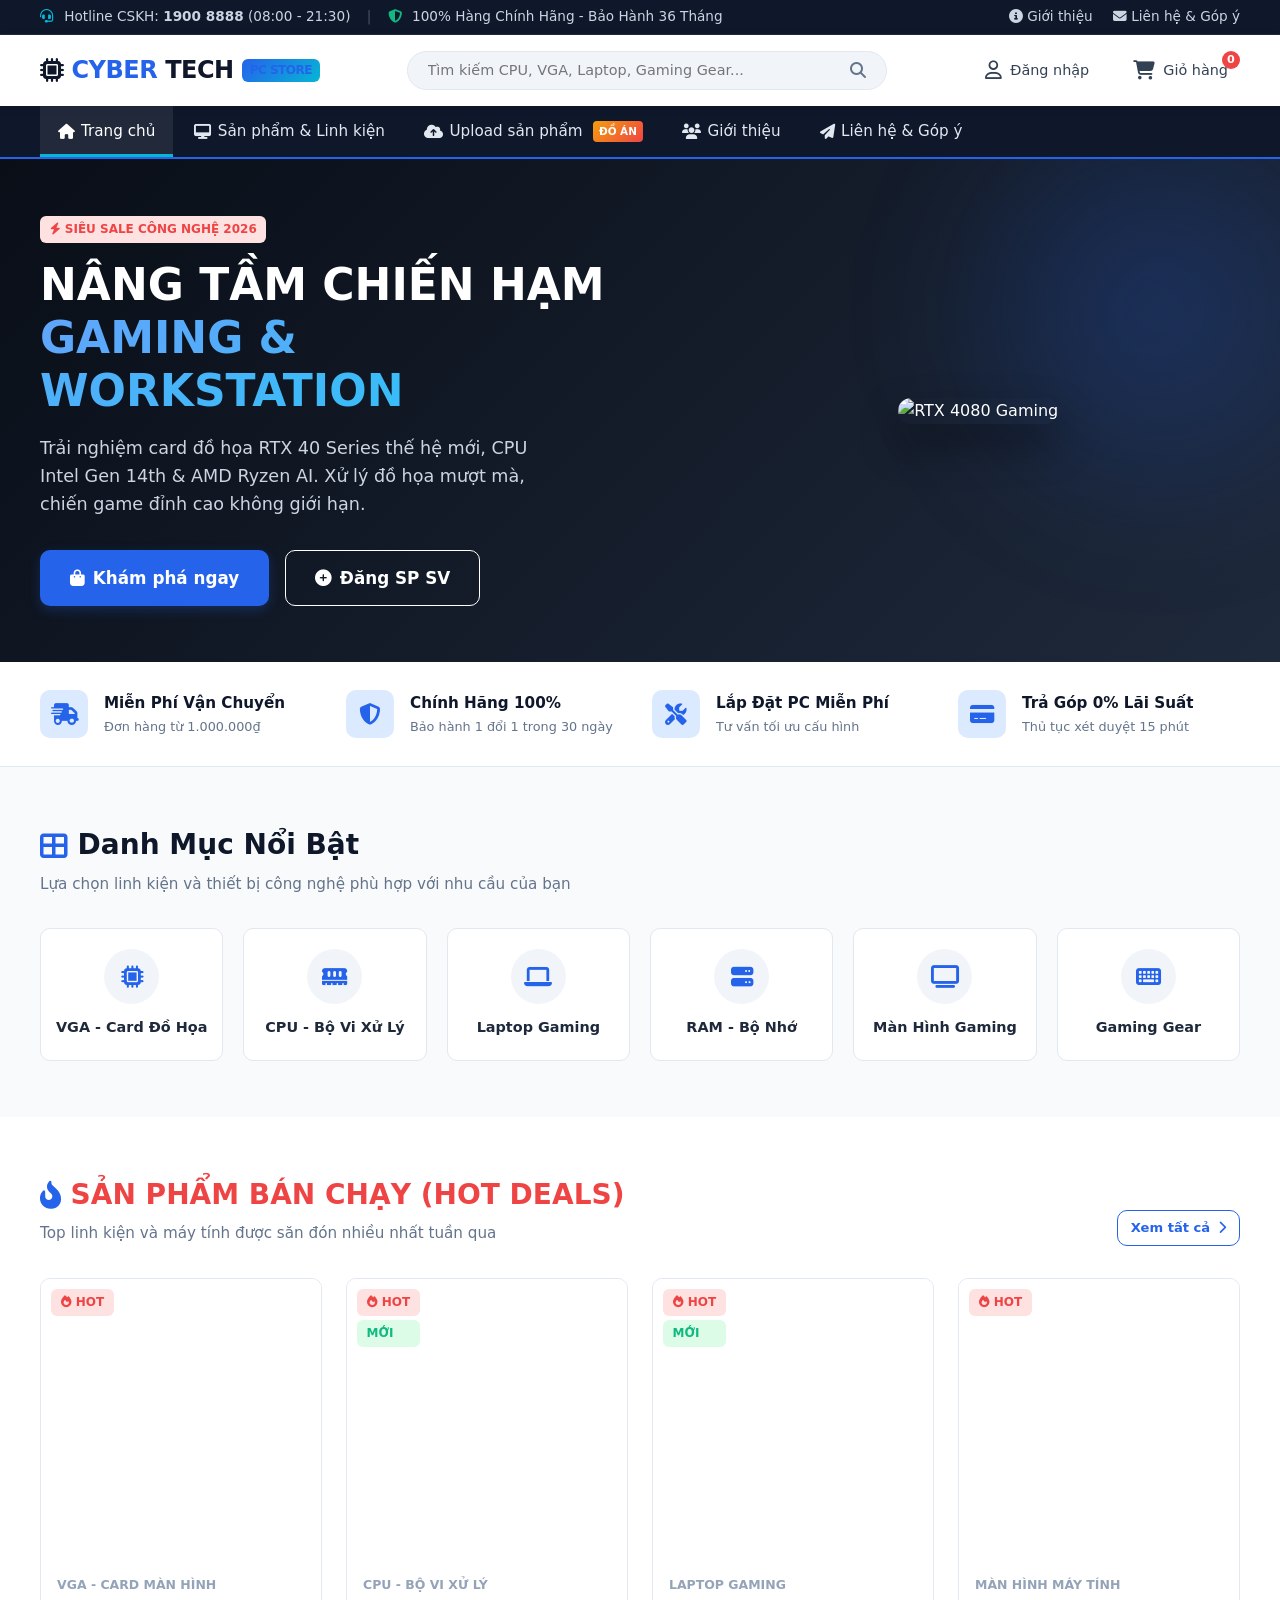
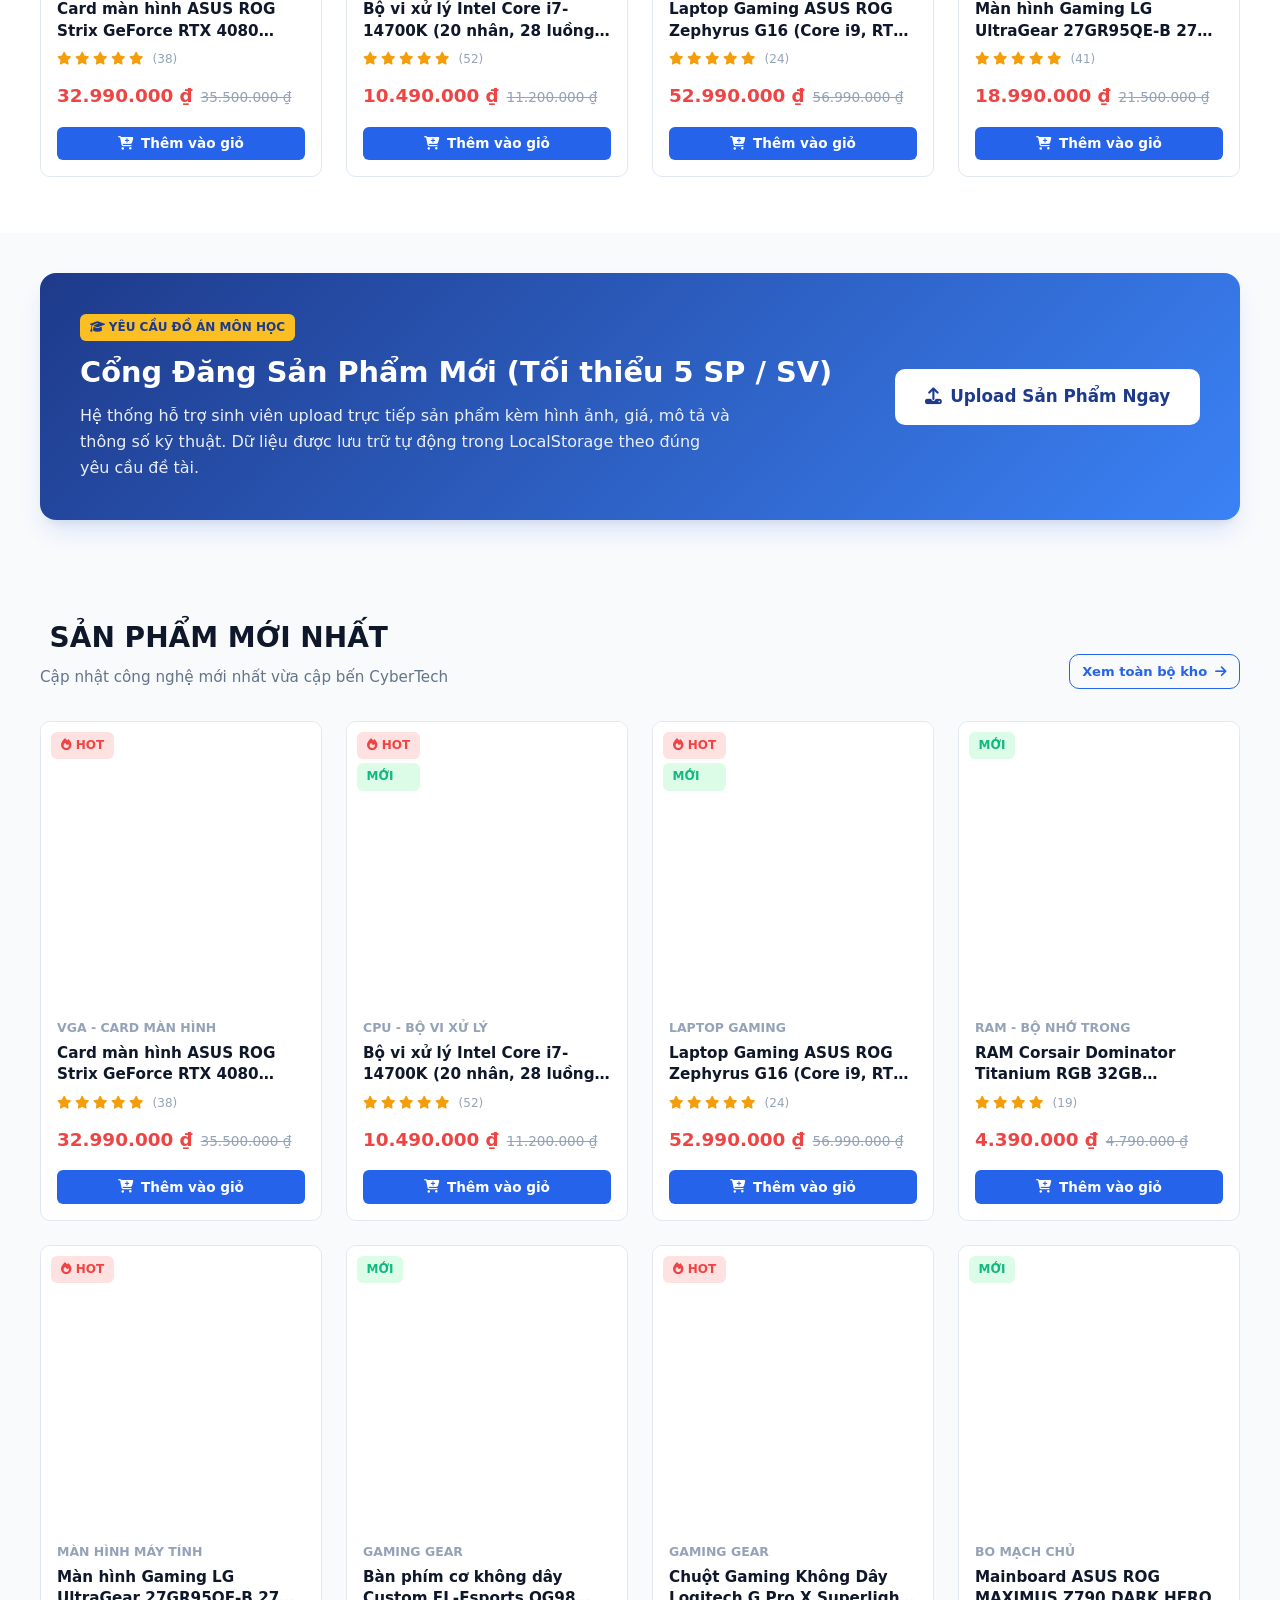
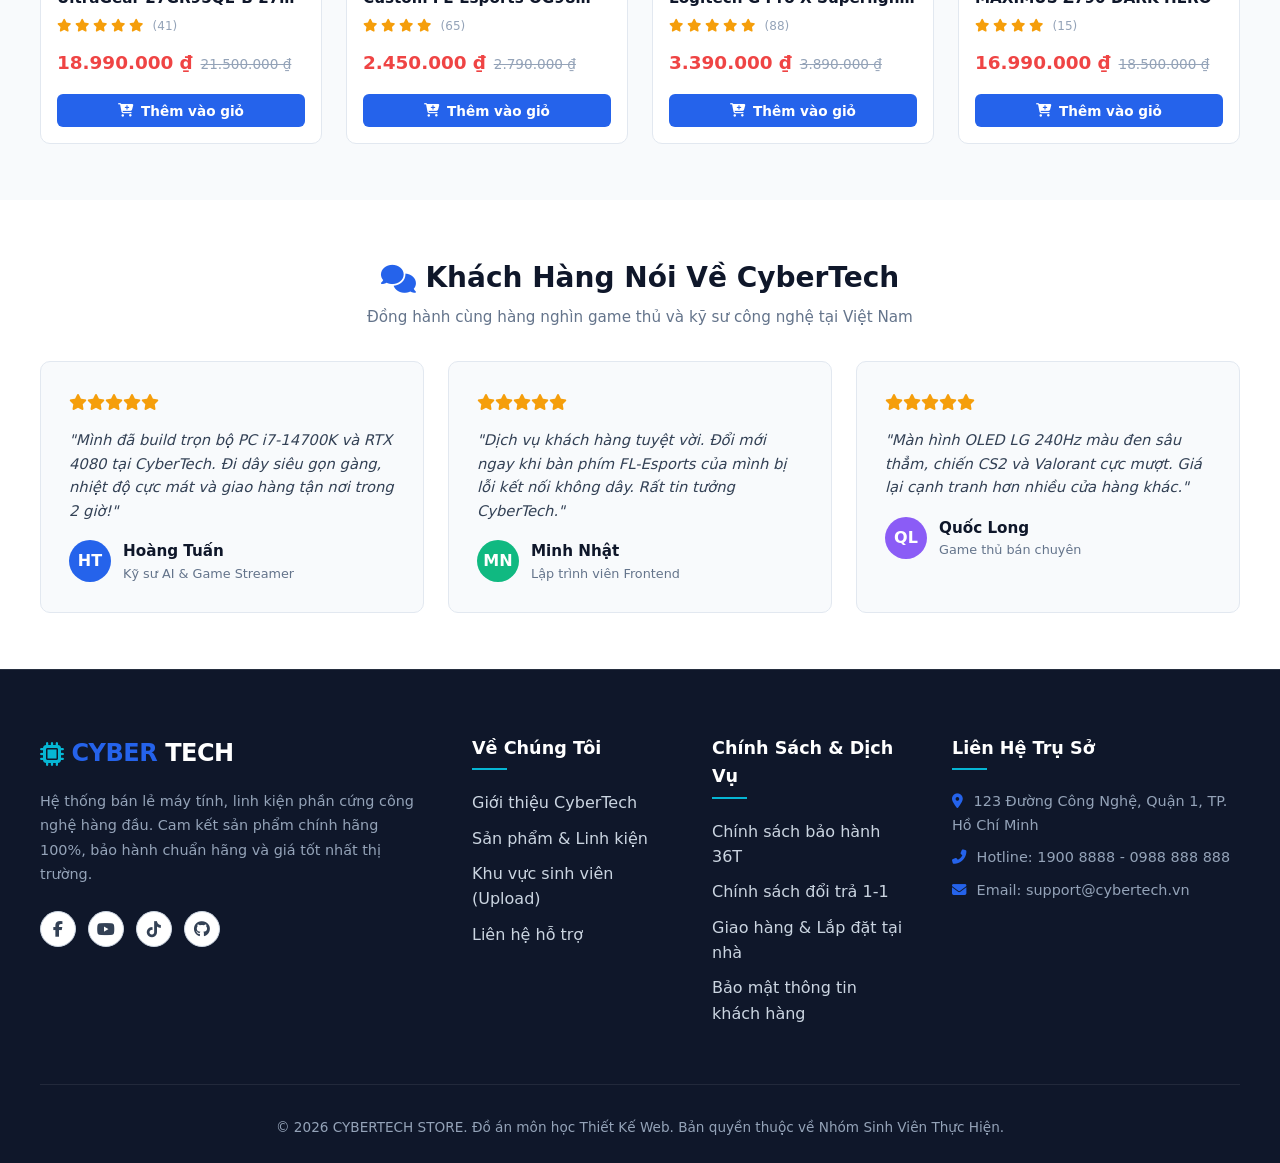
==== index.html @ a1e44205 "feat: Do an cuoi ky - Website thuong mai dien tu ban do cong nghe linh kien may tinh CyberTech" ====
<!DOCTYPE html>
<html lang="vi">
<head>
  <meta charset="UTF-8">
  <meta name="viewport" content="width=device-width, initial-scale=1.0">
  <title>CyberTech - Thế Giới Công Nghệ & Linh Kiện Máy Tính Cao Cấp</title>
  <!-- Google Fonts & FontAwesome -->
  <link rel="stylesheet" href="https://cdnjs.cloudflare.com/ajax/libs/font-awesome/6.4.0/css/all.min.css">
  <link rel="stylesheet" href="css/style.css">
  <link rel="stylesheet" href="css/responsive.css">
</head>
<body>

  <!-- TOP BAR -->
  <div class="top-bar">
    <div class="container">
      <div>
        <i class="fas fa-headset" style="color: var(--accent); margin-right: 6px;"></i> Hotline CSKH: <strong>1900 8888</strong> (08:00 - 21:30)
        <span style="margin: 0 12px; opacity: 0.3;">|</span>
        <i class="fas fa-shield-alt" style="color: var(--success); margin-right: 6px;"></i> 100% Hàng Chính Hãng - Bảo Hành 36 Tháng
      </div>
      <div class="top-bar-links">
        <a href="about.html"><i class="fas fa-info-circle"></i> Giới thiệu</a>
        <a href="contact.html"><i class="fas fa-envelope"></i> Liên hệ & Góp ý</a>
      </div>
    </div>
  </div>

  <!-- MAIN HEADER -->
  <header class="header">
    <div class="container">
      <div class="navbar">
        <button class="mobile-toggle" id="mobile-toggle" aria-label="Toggle menu">
          <i class="fas fa-bars"></i>
        </button>

        <a href="index.html" class="logo">
          <i class="fas fa-microchip"></i>
          <span>CYBER</span>TECH
          <span class="logo-badge">PC STORE</span>
        </a>

        <!-- Search Bar -->
        <div class="header-search">
          <form id="header-search-form">
            <input type="text" id="header-search-input" placeholder="Tìm kiếm CPU, VGA, Laptop, Gaming Gear...">
            <button type="submit"><i class="fas fa-search"></i></button>
          </form>
        </div>

        <!-- Action buttons -->
        <div class="header-actions">
          <div id="user-auth-slot">
            <a href="login.html" class="action-btn">
              <i class="far fa-user"></i>
              <span>Đăng nhập</span>
            </a>
          </div>

          <a href="cart.html" class="action-btn" title="Giỏ hàng">
            <i class="fas fa-shopping-cart"></i>
            <span>Giỏ hàng</span>
            <span class="cart-count">0</span>
          </a>
        </div>
      </div>
    </div>
  </header>

  <!-- NAVIGATION BAR -->
  <nav class="main-nav" id="main-nav">
    <div class="container">
      <ul class="nav-links">
        <li><a href="index.html" class="active"><i class="fas fa-home"></i> Trang chủ</a></li>
        <li><a href="products.html"><i class="fas fa-desktop"></i> Sản phẩm & Linh kiện</a></li>
        <li><a href="upload-product.html"><i class="fas fa-cloud-upload-alt"></i> Upload sản phẩm <span class="nav-upload-badge">Đồ Án</span></a></li>
        <li><a href="about.html"><i class="fas fa-users"></i> Giới thiệu</a></li>
        <li><a href="contact.html"><i class="fas fa-paper-plane"></i> Liên hệ & Góp ý</a></li>
      </ul>
    </div>
  </nav>

  <!-- HERO BANNER SLIDER -->
  <section class="hero-slider">
    <div class="container">
      <div class="hero-slide">
        <div class="hero-content">
          <span class="badge badge-hot" style="margin-bottom: 1rem;"><i class="fas fa-bolt"></i> SIÊU SALE CÔNG NGHỆ 2026</span>
          <h1>NÂNG TẦM CHIẾN HẠM <span>GAMING & WORKSTATION</span></h1>
          <p>Trải nghiệm card đồ họa RTX 40 Series thế hệ mới, CPU Intel Gen 14th & AMD Ryzen AI. Xử lý đồ họa mượt mà, chiến game đỉnh cao không giới hạn.</p>
          <div class="hero-actions">
            <a href="products.html" class="btn btn-primary btn-lg"><i class="fas fa-shopping-bag"></i> Khám phá ngay</a>
            <a href="upload-product.html" class="btn btn-outline btn-lg" style="color: #fff; border-color: #fff;"><i class="fas fa-plus-circle"></i> Đăng SP SV</a>
          </div>
        </div>
        <div class="hero-image-wrapper">
          <img src="https://images.unsplash.com/photo-1587202372775-e229f172b9d7?w=800&auto=format&fit=crop&q=80" alt="RTX 4080 Gaming" class="hero-img">
        </div>
      </div>
    </div>
  </section>

  <!-- PERKS / FEATURES BAR -->
  <section class="features-bar">
    <div class="container">
      <div class="features-grid">
        <div class="feature-box">
          <div class="feature-icon"><i class="fas fa-truck-fast"></i></div>
          <div class="feature-info">
            <h4>Miễn Phí Vận Chuyển</h4>
            <p>Đơn hàng từ 1.000.000₫</p>
          </div>
        </div>
        <div class="feature-box">
          <div class="feature-icon"><i class="fas fa-shield-halved"></i></div>
          <div class="feature-info">
            <h4>Chính Hãng 100%</h4>
            <p>Bảo hành 1 đổi 1 trong 30 ngày</p>
          </div>
        </div>
        <div class="feature-box">
          <div class="feature-icon"><i class="fas fa-tools"></i></div>
          <div class="feature-info">
            <h4>Lắp Đặt PC Miễn Phí</h4>
            <p>Tư vấn tối ưu cấu hình</p>
          </div>
        </div>
        <div class="feature-box">
          <div class="feature-icon"><i class="fas fa-credit-card"></i></div>
          <div class="feature-info">
            <h4>Trả Góp 0% Lãi Suất</h4>
            <p>Thủ tục xét duyệt 15 phút</p>
          </div>
        </div>
      </div>
    </div>
  </section>

  <!-- POPULAR CATEGORIES -->
  <section class="section">
    <div class="container">
      <div class="section-header">
        <div>
          <h2 class="section-title"><i class="fas fa-th-large"></i> Danh Mục Nổi Bật</h2>
          <p class="section-subtitle">Lựa chọn linh kiện và thiết bị công nghệ phù hợp với nhu cầu của bạn</p>
        </div>
      </div>

      <div class="category-grid">
        <a href="products.html?category=vga" class="category-card">
          <div class="category-icon"><i class="fas fa-microchip"></i></div>
          <span class="category-name">VGA - Card Đồ Họa</span>
        </a>
        <a href="products.html?category=cpu" class="category-card">
          <div class="category-icon"><i class="fas fa-memory"></i></div>
          <span class="category-name">CPU - Bộ Vi Xử Lý</span>
        </a>
        <a href="products.html?category=laptop" class="category-card">
          <div class="category-icon"><i class="fas fa-laptop"></i></div>
          <span class="category-name">Laptop Gaming</span>
        </a>
        <a href="products.html?category=ram" class="category-card">
          <div class="category-icon"><i class="fas fa-server"></i></div>
          <span class="category-name">RAM - Bộ Nhớ</span>
        </a>
        <a href="products.html?category=monitor" class="category-card">
          <div class="category-icon"><i class="fas fa-tv"></i></div>
          <span class="category-name">Màn Hình Gaming</span>
        </a>
        <a href="products.html?category=gear" class="category-card">
          <div class="category-icon"><i class="fas fa-keyboard"></i></div>
          <span class="category-name">Gaming Gear</span>
        </a>
      </div>
    </div>
  </section>

  <!-- FLASH SALE / HOT PRODUCTS -->
  <section class="section" style="background: #fff;">
    <div class="container">
      <div class="section-header">
        <div>
          <h2 class="section-title" style="color: var(--danger);"><i class="fas fa-fire-flame-curved"></i> SẢN PHẨM BÁN CHẠY (HOT DEALS)</h2>
          <p class="section-subtitle">Top linh kiện và máy tính được săn đón nhiều nhất tuần qua</p>
        </div>
        <a href="products.html" class="btn btn-outline btn-sm">Xem tất cả <i class="fas fa-chevron-right"></i></a>
      </div>

      <div class="product-grid" id="hot-products-grid">
        <!-- Rendered by JS -->
      </div>
    </div>
  </section>

  <!-- UPLOAD BANNER FOR STUDENTS -->
  <section class="section" style="padding: 2.5rem 0;">
    <div class="container">
      <div style="background: linear-gradient(135deg, #1e3a8a 0%, #3b82f6 100%); border-radius: var(--radius-lg); padding: 2.5rem; color: #fff; display: flex; justify-content: space-between; align-items: center; flex-wrap: wrap; gap: 1.5rem; box-shadow: var(--card-shadow-hover);">
        <div>
          <span class="badge" style="background: #fbbf24; color: #1e3a8a; margin-bottom: 0.5rem;"><i class="fas fa-graduation-cap"></i> YÊU CẦU ĐỒ ÁN MÔN HỌC</span>
          <h2 style="font-size: 1.8rem; font-weight: 800; margin-bottom: 0.5rem;">Cổng Đăng Sản Phẩm Mới (Tối thiểu 5 SP / SV)</h2>
          <p style="opacity: 0.9; max-width: 650px;">Hệ thống hỗ trợ sinh viên upload trực tiếp sản phẩm kèm hình ảnh, giá, mô tả và thông số kỹ thuật. Dữ liệu được lưu trữ tự động trong LocalStorage theo đúng yêu cầu đề tài.</p>
        </div>
        <a href="upload-product.html" class="btn btn-secondary btn-lg" style="background: #fff; color: #1e3a8a; font-weight: 700;">
          <i class="fas fa-upload"></i> Upload Sản Phẩm Ngay
        </a>
      </div>
    </div>
  </section>

  <!-- LATEST PRODUCTS -->
  <section class="section">
    <div class="container">
      <div class="section-header">
        <div>
          <h2 class="section-title"><i class="fas fa-sparkles"></i> SẢN PHẨM MỚI NHẤT</h2>
          <p class="section-subtitle">Cập nhật công nghệ mới nhất vừa cập bến CyberTech</p>
        </div>
        <a href="products.html" class="btn btn-outline btn-sm">Xem toàn bộ kho <i class="fas fa-arrow-right"></i></a>
      </div>

      <div class="product-grid" id="latest-products-grid">
        <!-- Rendered by JS -->
      </div>
    </div>
  </section>

  <!-- TESTIMONIALS -->
  <section class="section" style="background: #fff;">
    <div class="container">
      <div class="section-header" style="text-align: center; display: block;">
        <h2 class="section-title" style="justify-content: center;"><i class="fas fa-comments"></i> Khách Hàng Nói Về CyberTech</h2>
        <p class="section-subtitle">Đồng hành cùng hàng nghìn game thủ và kỹ sư công nghệ tại Việt Nam</p>
      </div>

      <div style="display: grid; grid-template-columns: repeat(3, 1fr); gap: 1.5rem; margin-top: 2rem;">
        <div style="background: var(--gray-50); padding: 1.75rem; border-radius: var(--radius-md); border: 1px solid var(--gray-200);">
          <div style="color: var(--warning); margin-bottom: 0.75rem;">
            <i class="fas fa-star"></i><i class="fas fa-star"></i><i class="fas fa-star"></i><i class="fas fa-star"></i><i class="fas fa-star"></i>
          </div>
          <p style="font-style: italic; color: var(--gray-700); margin-bottom: 1rem; font-size: 0.92rem;">
            "Mình đã build trọn bộ PC i7-14700K và RTX 4080 tại CyberTech. Đi dây siêu gọn gàng, nhiệt độ cực mát và giao hàng tận nơi trong 2 giờ!"
          </p>
          <div style="display: flex; align-items: center; gap: 0.75rem;">
            <div style="width: 42px; height: 42px; border-radius: 50%; background: var(--primary); color: #fff; display: flex; align-items: center; justify-content: center; font-weight: bold;">HT</div>
            <div>
              <strong style="font-size: 0.95rem; color: var(--gray-900);">Hoàng Tuấn</strong>
              <div style="font-size: 0.8rem; color: var(--gray-500);">Kỹ sư AI & Game Streamer</div>
            </div>
          </div>
        </div>

        <div style="background: var(--gray-50); padding: 1.75rem; border-radius: var(--radius-md); border: 1px solid var(--gray-200);">
          <div style="color: var(--warning); margin-bottom: 0.75rem;">
            <i class="fas fa-star"></i><i class="fas fa-star"></i><i class="fas fa-star"></i><i class="fas fa-star"></i><i class="fas fa-star"></i>
          </div>
          <p style="font-style: italic; color: var(--gray-700); margin-bottom: 1rem; font-size: 0.92rem;">
            "Dịch vụ khách hàng tuyệt vời. Đổi mới ngay khi bàn phím FL-Esports của mình bị lỗi kết nối không dây. Rất tin tưởng CyberTech."
          </p>
          <div style="display: flex; align-items: center; gap: 0.75rem;">
            <div style="width: 42px; height: 42px; border-radius: 50%; background: #10b981; color: #fff; display: flex; align-items: center; justify-content: center; font-weight: bold;">MN</div>
            <div>
              <strong style="font-size: 0.95rem; color: var(--gray-900);">Minh Nhật</strong>
              <div style="font-size: 0.8rem; color: var(--gray-500);">Lập trình viên Frontend</div>
            </div>
          </div>
        </div>

        <div style="background: var(--gray-50); padding: 1.75rem; border-radius: var(--radius-md); border: 1px solid var(--gray-200);">
          <div style="color: var(--warning); margin-bottom: 0.75rem;">
            <i class="fas fa-star"></i><i class="fas fa-star"></i><i class="fas fa-star"></i><i class="fas fa-star"></i><i class="fas fa-star"></i>
          </div>
          <p style="font-style: italic; color: var(--gray-700); margin-bottom: 1rem; font-size: 0.92rem;">
            "Màn hình OLED LG 240Hz màu đen sâu thẳm, chiến CS2 và Valorant cực mượt. Giá lại cạnh tranh hơn nhiều cửa hàng khác."
          </p>
          <div style="display: flex; align-items: center; gap: 0.75rem;">
            <div style="width: 42px; height: 42px; border-radius: 50%; background: #8b5cf6; color: #fff; display: flex; align-items: center; justify-content: center; font-weight: bold;">QL</div>
            <div>
              <strong style="font-size: 0.95rem; color: var(--gray-900);">Quốc Long</strong>
              <div style="font-size: 0.8rem; color: var(--gray-500);">Game thủ bán chuyên</div>
            </div>
          </div>
        </div>
      </div>
    </div>
  </section>

  <!-- FOOTER -->
  <footer class="footer">
    <div class="container">
      <div class="footer-grid">
        <div class="footer-col">
          <a href="index.html" class="logo" style="color: #fff; margin-bottom: 1rem; display: inline-flex;">
            <i class="fas fa-microchip" style="color: var(--accent);"></i>
            <span>CYBER</span>TECH
          </a>
          <p style="color: var(--gray-400); font-size: 0.9rem; line-height: 1.7; margin-bottom: 1.5rem;">
            Hệ thống bán lẻ máy tính, linh kiện phần cứng công nghệ hàng đầu. Cam kết sản phẩm chính hãng 100%, bảo hành chuẩn hãng và giá tốt nhất thị trường.
          </p>
          <div style="display: flex; gap: 0.75rem;">
            <a href="#" class="quick-action-btn"><i class="fab fa-facebook-f"></i></a>
            <a href="#" class="quick-action-btn"><i class="fab fa-youtube"></i></a>
            <a href="#" class="quick-action-btn"><i class="fab fa-tiktok"></i></a>
            <a href="#" class="quick-action-btn"><i class="fab fa-github"></i></a>
          </div>
        </div>

        <div class="footer-col">
          <h3>Về Chúng Tôi</h3>
          <ul class="footer-links">
            <li><a href="about.html">Giới thiệu CyberTech</a></li>
            <li><a href="products.html">Sản phẩm & Linh kiện</a></li>
            <li><a href="upload-product.html">Khu vực sinh viên (Upload)</a></li>
            <li><a href="contact.html">Liên hệ hỗ trợ</a></li>
          </ul>
        </div>

        <div class="footer-col">
          <h3>Chính Sách & Dịch Vụ</h3>
          <ul class="footer-links">
            <li><a href="#">Chính sách bảo hành 36T</a></li>
            <li><a href="#">Chính sách đổi trả 1-1</a></li>
            <li><a href="#">Giao hàng & Lắp đặt tại nhà</a></li>
            <li><a href="#">Bảo mật thông tin khách hàng</a></li>
          </ul>
        </div>

        <div class="footer-col">
          <h3>Liên Hệ Trụ Sở</h3>
          <p style="color: var(--gray-400); font-size: 0.9rem; margin-bottom: 0.6rem;">
            <i class="fas fa-map-marker-alt" style="color: var(--primary); margin-right: 6px;"></i> 123 Đường Công Nghệ, Quận 1, TP. Hồ Chí Minh
          </p>
          <p style="color: var(--gray-400); font-size: 0.9rem; margin-bottom: 0.6rem;">
            <i class="fas fa-phone-alt" style="color: var(--primary); margin-right: 6px;"></i> Hotline: 1900 8888 - 0988 888 888
          </p>
          <p style="color: var(--gray-400); font-size: 0.9rem; margin-bottom: 1rem;">
            <i class="fas fa-envelope" style="color: var(--primary); margin-right: 6px;"></i> Email: support@cybertech.vn
          </p>
        </div>
      </div>

      <div class="footer-bottom">
        <p>&copy; 2026 CYBERTECH STORE. Đồ án môn học Thiết Kế Web. Bản quyền thuộc về Nhóm Sinh Viên Thực Hiện.</p>
      </div>
    </div>
  </footer>

  <!-- Scripts -->
  <script src="js/products-data.js"></script>
  <script src="js/main.js"></script>
  <script>
    // Home Page specific render
    document.addEventListener('DOMContentLoaded', () => {
      const products = getStoredProducts();
      
      // Render Hot Products (isHot = true or top 4)
      const hotGrid = document.getElementById('hot-products-grid');
      if (hotGrid) {
        const hotProducts = products.filter(p => p.isHot).slice(0, 4);
        hotGrid.innerHTML = hotProducts.map(createProductCardHTML).join('');
      }

      // Render Latest Products (top 4 or 8)
      const latestGrid = document.getElementById('latest-products-grid');
      if (latestGrid) {
        const latestProducts = products.slice(0, 8);
        latestGrid.innerHTML = latestProducts.map(createProductCardHTML).join('');
      }
    });
  </script>
</body>
</html>
---- css/style.css ----
/* ==========================================================================
   CYBERTECH STORE - MAIN STYLESHEET
   Style CSS: Toàn bộ style cho website thương mại điện tử công nghệ
   ========================================================================== */

:root {
  --primary: #2563eb;
  --primary-hover: #1d4ed8;
  --primary-light: #dbeafe;
  --secondary: #0f172a;
  --accent: #06b6d4;
  --accent-glow: rgba(6, 182, 212, 0.4);
  --success: #10b981;
  --warning: #f59e0b;
  --danger: #ef4444;
  --gray-50: #f8fafc;
  --gray-100: #f1f5f9;
  --gray-200: #e2e8f0;
  --gray-300: #cbd5e1;
  --gray-400: #94a3b8;
  --gray-500: #64748b;
  --gray-600: #475569;
  --gray-700: #334155;
  --gray-800: #1e293b;
  --gray-900: #0f172a;
  --white: #ffffff;
  --card-shadow: 0 4px 6px -1px rgba(0, 0, 0, 0.07), 0 2px 4px -2px rgba(0, 0, 0, 0.05);
  --card-shadow-hover: 0 14px 25px -5px rgba(37, 99, 235, 0.15), 0 8px 10px -6px rgba(0, 0, 0, 0.08);
  --transition: all 0.3s cubic-bezier(0.4, 0, 0.2, 1);
  --radius-sm: 6px;
  --radius-md: 10px;
  --radius-lg: 16px;
  --radius-full: 9999px;
  --container-max: 1240px;
}

* {
  margin: 0;
  padding: 0;
  box-sizing: border-box;
}

body {
  font-family: 'Segoe UI', system-ui, -apple-system, BlinkMacSystemFont, Roboto, sans-serif;
  color: var(--gray-800);
  background-color: #f8fafc;
  line-height: 1.6;
  min-height: 100vh;
  display: flex;
  flex-direction: column;
}

a {
  text-decoration: none;
  color: inherit;
  transition: var(--transition);
}

ul {
  list-style: none;
}

img {
  max-width: 100%;
  height: auto;
  display: block;
}

button, input, select, textarea {
  font-family: inherit;
  font-size: inherit;
  outline: none;
  border: none;
}

.container {
  width: 100%;
  max-width: var(--container-max);
  margin: 0 auto;
  padding: 0 1.25rem;
}

/* ==========================================================================
   TOP BAR & HEADER
   ========================================================================== */
.top-bar {
  background: var(--secondary);
  color: var(--gray-300);
  font-size: 0.85rem;
  padding: 6px 0;
  border-bottom: 1px solid rgba(255, 255, 255, 0.08);
}

.top-bar .container {
  display: flex;
  justify-content: space-between;
  align-items: center;
}

.top-bar-links a {
  margin-left: 1rem;
  color: var(--gray-300);
}
.top-bar-links a:hover {
  color: var(--accent);
}

.header {
  background: var(--white);
  box-shadow: 0 2px 10px rgba(0, 0, 0, 0.05);
  position: sticky;
  top: 0;
  z-index: 1000;
  transition: var(--transition);
}

.navbar {
  display: flex;
  align-items: center;
  justify-content: space-between;
  padding: 1rem 0;
  gap: 1.5rem;
}

.logo {
  display: flex;
  align-items: center;
  gap: 0.5rem;
  font-size: 1.5rem;
  font-weight: 800;
  color: var(--secondary);
  letter-spacing: -0.5px;
}

.logo span {
  color: var(--primary);
}

.logo-badge {
  background: linear-gradient(135deg, var(--primary), var(--accent));
  color: var(--white);
  padding: 2px 8px;
  border-radius: var(--radius-sm);
  font-size: 0.75rem;
  font-weight: 700;
  text-transform: uppercase;
}

/* Header Search */
.header-search {
  flex: 1;
  max-width: 480px;
  position: relative;
}

.header-search form {
  display: flex;
  align-items: center;
  background: var(--gray-100);
  border: 1px solid var(--gray-200);
  border-radius: var(--radius-full);
  overflow: hidden;
  transition: var(--transition);
}

.header-search form:focus-within {
  border-color: var(--primary);
  box-shadow: 0 0 0 3px rgba(37, 99, 235, 0.15);
  background: var(--white);
}

.header-search input {
  width: 100%;
  padding: 0.65rem 1.25rem;
  background: transparent;
  color: var(--gray-800);
  font-size: 0.9rem;
}

.header-search button {
  background: transparent;
  color: var(--gray-500);
  padding: 0 1.2rem;
  cursor: pointer;
  transition: var(--transition);
}

.header-search button:hover {
  color: var(--primary);
}

/* Header Actions */
.header-actions {
  display: flex;
  align-items: center;
  gap: 1.25rem;
}

.action-btn {
  display: flex;
  align-items: center;
  gap: 0.5rem;
  color: var(--gray-700);
  position: relative;
  font-size: 0.9rem;
  font-weight: 500;
  padding: 0.5rem 0.75rem;
  border-radius: var(--radius-md);
  transition: var(--transition);
}

.action-btn:hover {
  background: var(--gray-100);
  color: var(--primary);
}

.action-btn i {
  font-size: 1.2rem;
}

.cart-count {
  position: absolute;
  top: 0px;
  right: 0px;
  background: var(--danger);
  color: var(--white);
  font-size: 0.7rem;
  font-weight: 700;
  width: 18px;
  height: 18px;
  border-radius: var(--radius-full);
  display: flex;
  align-items: center;
  justify-content: center;
}

/* Main Navigation Menu */
.main-nav {
  background: var(--secondary);
  border-bottom: 2px solid var(--primary);
}

.nav-links {
  display: flex;
  align-items: center;
  gap: 0.25rem;
}

.nav-links li a {
  display: flex;
  align-items: center;
  gap: 0.4rem;
  padding: 0.85rem 1.1rem;
  color: var(--gray-200);
  font-weight: 500;
  font-size: 0.95rem;
  transition: var(--transition);
  position: relative;
}

.nav-links li a:hover,
.nav-links li a.active {
  color: var(--white);
  background: rgba(255, 255, 255, 0.08);
}

.nav-links li a.active::after {
  content: '';
  position: absolute;
  bottom: 0;
  left: 0;
  width: 100%;
  height: 3px;
  background: var(--accent);
}

.nav-upload-badge {
  background: linear-gradient(135deg, #f59e0b, #ef4444);
  color: var(--white);
  font-size: 0.65rem;
  padding: 2px 6px;
  border-radius: 4px;
  font-weight: 700;
  margin-left: 4px;
  text-transform: uppercase;
  animation: pulse-slow 2s infinite;
}

.mobile-toggle {
  display: none;
  font-size: 1.5rem;
  background: none;
  color: var(--gray-800);
  cursor: pointer;
}

/* ==========================================================================
   BUTTONS & BADGES
   ========================================================================== */
.btn {
  display: inline-flex;
  align-items: center;
  justify-content: center;
  gap: 0.5rem;
  padding: 0.65rem 1.35rem;
  font-weight: 600;
  font-size: 0.92rem;
  border-radius: var(--radius-md);
  cursor: pointer;
  transition: var(--transition);
  border: 1px solid transparent;
}

.btn-primary {
  background: var(--primary);
  color: var(--white);
  box-shadow: 0 4px 12px rgba(37, 99, 235, 0.25);
}
.btn-primary:hover {
  background: var(--primary-hover);
  transform: translateY(-2px);
  box-shadow: 0 6px 16px rgba(37, 99, 235, 0.35);
}

.btn-outline {
  background: transparent;
  border-color: var(--primary);
  color: var(--primary);
}
.btn-outline:hover {
  background: var(--primary-light);
}

.btn-secondary {
  background: var(--secondary);
  color: var(--white);
}
.btn-secondary:hover {
  background: var(--gray-700);
}

.btn-danger {
  background: var(--danger);
  color: var(--white);
}
.btn-danger:hover {
  background: #dc2626;
}

.btn-success {
  background: var(--success);
  color: var(--white);
}

.btn-sm {
  padding: 0.4rem 0.8rem;
  font-size: 0.82rem;
}

.btn-lg {
  padding: 0.85rem 1.8rem;
  font-size: 1.05rem;
}

.btn-block {
  width: 100%;
}

.badge {
  display: inline-block;
  padding: 0.25rem 0.6rem;
  font-size: 0.75rem;
  font-weight: 700;
  border-radius: var(--radius-sm);
  text-transform: uppercase;
}
.badge-hot {
  background: #fee2e2;
  color: #ef4444;
}
.badge-new {
  background: #dcfce7;
  color: #10b981;
}
.badge-sale {
  background: #fef3c7;
  color: #d97706;
}

/* ==========================================================================
   HERO BANNER & SLIDER
   ========================================================================== */
.hero-slider {
  position: relative;
  background: linear-gradient(135deg, #090e17 0%, #1e293b 100%);
  color: var(--white);
  padding: 3.5rem 0;
  overflow: hidden;
}

.hero-slider::before {
  content: '';
  position: absolute;
  top: -20%;
  right: -10%;
  width: 500px;
  height: 500px;
  background: radial-gradient(circle, rgba(37, 99, 235, 0.25) 0%, transparent 70%);
  border-radius: 50%;
  filter: blur(50px);
  pointer-events: none;
}

.hero-slide {
  display: grid;
  grid-template-columns: 1.2fr 1fr;
  align-items: center;
  gap: 3rem;
}

.hero-content h1 {
  font-size: 2.75rem;
  font-weight: 800;
  line-height: 1.2;
  margin-bottom: 1rem;
}

.hero-content h1 span {
  background: linear-gradient(135deg, #60a5fa, #38bdf8);
  -webkit-background-clip: text;
  -webkit-text-fill-color: transparent;
}

.hero-content p {
  color: var(--gray-300);
  font-size: 1.1rem;
  margin-bottom: 2rem;
  max-width: 520px;
}

.hero-actions {
  display: flex;
  gap: 1rem;
}

.hero-image-wrapper {
  position: relative;
  display: flex;
  justify-content: center;
  align-items: center;
}

.hero-img {
  max-height: 380px;
  border-radius: var(--radius-lg);
  box-shadow: 0 20px 40px rgba(0, 0, 0, 0.4);
  transition: var(--transition);
  animation: float 4s ease-in-out infinite;
  object-fit: cover;
}

/* ==========================================================================
   FEATURES / PERKS BAR
   ========================================================================== */
.features-bar {
  background: var(--white);
  border-bottom: 1px solid var(--gray-200);
  padding: 1.75rem 0;
}

.features-grid {
  display: grid;
  grid-template-columns: repeat(4, 1fr);
  gap: 1.5rem;
}

.feature-box {
  display: flex;
  align-items: center;
  gap: 1rem;
}

.feature-icon {
  width: 48px;
  height: 48px;
  border-radius: var(--radius-md);
  background: var(--primary-light);
  color: var(--primary);
  display: flex;
  align-items: center;
  justify-content: center;
  font-size: 1.35rem;
  flex-shrink: 0;
}

.feature-info h4 {
  font-size: 0.95rem;
  font-weight: 700;
  color: var(--gray-900);
  margin-bottom: 2px;
}

.feature-info p {
  font-size: 0.8rem;
  color: var(--gray-500);
}

/* ==========================================================================
   SECTION HEADINGS
   ========================================================================== */
.section {
  padding: 3.5rem 0;
}

.section-header {
  display: flex;
  justify-content: space-between;
  align-items: flex-end;
  margin-bottom: 2rem;
}

.section-title {
  font-size: 1.75rem;
  font-weight: 800;
  color: var(--gray-900);
  display: flex;
  align-items: center;
  gap: 0.6rem;
}

.section-title i {
  color: var(--primary);
}

.section-subtitle {
  color: var(--gray-500);
  font-size: 0.95rem;
  margin-top: 0.25rem;
}

/* ==========================================================================
   CATEGORY CARDS
   ========================================================================== */
.category-grid {
  display: grid;
  grid-template-columns: repeat(6, 1fr);
  gap: 1.25rem;
}

.category-card {
  background: var(--white);
  border: 1px solid var(--gray-200);
  border-radius: var(--radius-md);
  padding: 1.25rem 0.75rem;
  text-align: center;
  transition: var(--transition);
  cursor: pointer;
  display: flex;
  flex-direction: column;
  align-items: center;
  gap: 0.75rem;
}

.category-card:hover {
  transform: translateY(-5px);
  border-color: var(--primary);
  box-shadow: var(--card-shadow-hover);
}

.category-icon {
  width: 55px;
  height: 55px;
  border-radius: var(--radius-full);
  background: var(--gray-100);
  display: flex;
  align-items: center;
  justify-content: center;
  font-size: 1.4rem;
  color: var(--primary);
  transition: var(--transition);
}

.category-card:hover .category-icon {
  background: var(--primary);
  color: var(--white);
}

.category-name {
  font-size: 0.9rem;
  font-weight: 600;
  color: var(--gray-800);
}

/* ==========================================================================
   PRODUCT CARDS & GRIDS
   ========================================================================== */
.product-grid {
  display: grid;
  grid-template-columns: repeat(4, 1fr);
  gap: 1.5rem;
}

.product-card {
  background: var(--white);
  border: 1px solid var(--gray-200);
  border-radius: var(--radius-md);
  overflow: hidden;
  transition: var(--transition);
  display: flex;
  flex-direction: column;
  position: relative;
}

.product-card:hover {
  transform: translateY(-6px);
  box-shadow: var(--card-shadow-hover);
  border-color: rgba(37, 99, 235, 0.3);
}

.product-badge-wrap {
  position: absolute;
  top: 10px;
  left: 10px;
  z-index: 5;
  display: flex;
  flex-direction: column;
  gap: 4px;
}

.product-thumb {
  position: relative;
  background: #fff;
  padding: 1rem;
  overflow: hidden;
  aspect-ratio: 1/1;
  display: flex;
  align-items: center;
  justify-content: center;
}

.product-thumb img {
  max-height: 100%;
  max-width: 100%;
  object-fit: contain;
  transition: transform 0.4s ease;
}

.product-card:hover .product-thumb img {
  transform: scale(1.08);
}

.product-quick-actions {
  position: absolute;
  bottom: -45px;
  left: 0;
  width: 100%;
  display: flex;
  justify-content: center;
  gap: 0.5rem;
  padding: 0.5rem;
  background: rgba(255, 255, 255, 0.9);
  backdrop-filter: blur(4px);
  transition: var(--transition);
}

.product-card:hover .product-quick-actions {
  bottom: 0;
}

.quick-action-btn {
  width: 36px;
  height: 36px;
  border-radius: var(--radius-full);
  background: var(--white);
  border: 1px solid var(--gray-300);
  color: var(--gray-700);
  display: flex;
  align-items: center;
  justify-content: center;
  cursor: pointer;
  transition: var(--transition);
}

.quick-action-btn:hover {
  background: var(--primary);
  color: var(--white);
  border-color: var(--primary);
}

.product-body {
  padding: 1rem;
  display: flex;
  flex-direction: column;
  flex: 1;
}

.product-cat {
  font-size: 0.78rem;
  color: var(--gray-400);
  text-transform: uppercase;
  font-weight: 600;
  margin-bottom: 0.3rem;
}

.product-title {
  font-size: 0.95rem;
  font-weight: 600;
  color: var(--gray-900);
  margin-bottom: 0.5rem;
  line-height: 1.4;
  height: 2.8em;
  overflow: hidden;
  display: -webkit-box;
  -webkit-line-clamp: 2;
  -webkit-box-orient: vertical;
}

.product-title a:hover {
  color: var(--primary);
}

.product-rating {
  display: flex;
  align-items: center;
  gap: 0.25rem;
  color: var(--warning);
  font-size: 0.8rem;
  margin-bottom: 0.75rem;
}

.product-rating span {
  color: var(--gray-400);
  margin-left: 0.35rem;
  font-size: 0.75rem;
}

.product-price-row {
  display: flex;
  align-items: baseline;
  gap: 0.5rem;
  margin-top: auto;
  margin-bottom: 1rem;
}

.product-price {
  font-size: 1.15rem;
  font-weight: 700;
  color: var(--danger);
}

.product-old-price {
  font-size: 0.85rem;
  color: var(--gray-400);
  text-decoration: line-through;
}

.product-btn-add {
  width: 100%;
  display: flex;
  align-items: center;
  justify-content: center;
  gap: 0.5rem;
  background: var(--primary);
  color: var(--white);
  padding: 0.55rem;
  border-radius: var(--radius-sm);
  font-weight: 600;
  font-size: 0.85rem;
  cursor: pointer;
  transition: var(--transition);
}

.product-btn-add:hover {
  background: var(--primary-hover);
}

/* ==========================================================================
   PRODUCTS CATALOG / FILTER SIDEBAR
   ========================================================================== */
.catalog-layout {
  display: grid;
  grid-template-columns: 260px 1fr;
  gap: 2rem;
  align-items: start;
}

.filter-sidebar {
  background: var(--white);
  border: 1px solid var(--gray-200);
  border-radius: var(--radius-md);
  padding: 1.5rem;
  position: sticky;
  top: 90px;
}

.filter-group {
  margin-bottom: 1.5rem;
  padding-bottom: 1.25rem;
  border-bottom: 1px solid var(--gray-200);
}

.filter-group:last-child {
  border-bottom: none;
  margin-bottom: 0;
  padding-bottom: 0;
}

.filter-title {
  font-size: 0.95rem;
  font-weight: 700;
  color: var(--gray-900);
  margin-bottom: 0.85rem;
  display: flex;
  justify-content: space-between;
  align-items: center;
}

.filter-list li {
  margin-bottom: 0.5rem;
}

.filter-checkbox-label {
  display: flex;
  align-items: center;
  gap: 0.5rem;
  font-size: 0.88rem;
  color: var(--gray-700);
  cursor: pointer;
}

.filter-checkbox-label input[type="radio"],
.filter-checkbox-label input[type="checkbox"] {
  cursor: pointer;
  accent-color: var(--primary);
}

.price-range-inputs {
  display: flex;
  align-items: center;
  gap: 0.5rem;
  margin-top: 0.5rem;
}

.price-range-inputs input {
  width: 100%;
  padding: 0.4rem 0.6rem;
  border: 1px solid var(--gray-300);
  border-radius: var(--radius-sm);
  font-size: 0.85rem;
}

/* Catalog Top Toolbar */
.catalog-toolbar {
  background: var(--white);
  border: 1px solid var(--gray-200);
  border-radius: var(--radius-md);
  padding: 0.85rem 1.25rem;
  margin-bottom: 1.5rem;
  display: flex;
  justify-content: space-between;
  align-items: center;
  gap: 1rem;
}

.toolbar-count {
  font-size: 0.9rem;
  color: var(--gray-600);
}

.toolbar-controls {
  display: flex;
  align-items: center;
  gap: 1rem;
}

.sort-select {
  padding: 0.45rem 1rem;
  border: 1px solid var(--gray-300);
  border-radius: var(--radius-sm);
  background: var(--white);
  color: var(--gray-700);
  cursor: pointer;
}

/* ==========================================================================
   UPLOAD / THÊM SẢN PHẨM FORM (YÊU CẦU ĐỒ ÁN)
   ========================================================================== */
.upload-card {
  background: var(--white);
  border: 1px solid var(--gray-200);
  border-radius: var(--radius-lg);
  box-shadow: var(--card-shadow);
  padding: 2.5rem;
  margin-bottom: 2rem;
}

.upload-instruction {
  background: #eff6ff;
  border-left: 4px solid var(--primary);
  padding: 1rem 1.25rem;
  border-radius: var(--radius-sm);
  margin-bottom: 2rem;
  font-size: 0.92rem;
  color: var(--gray-700);
}

.form-grid {
  display: grid;
  grid-template-columns: repeat(2, 1fr);
  gap: 1.5rem;
}

.form-group {
  margin-bottom: 1.25rem;
}

.form-group.full-width {
  grid-column: 1 / -1;
}

.form-label {
  display: block;
  font-weight: 600;
  font-size: 0.9rem;
  color: var(--gray-800);
  margin-bottom: 0.4rem;
}

.form-label span.req {
  color: var(--danger);
}

.form-control {
  width: 100%;
  padding: 0.75rem 1rem;
  border: 1px solid var(--gray-300);
  border-radius: var(--radius-md);
  background: var(--white);
  color: var(--gray-800);
  font-size: 0.92rem;
  transition: var(--transition);
}

.form-control:focus {
  border-color: var(--primary);
  box-shadow: 0 0 0 3px rgba(37, 99, 235, 0.15);
}

textarea.form-control {
  resize: vertical;
  min-height: 100px;
}

.image-preview-box {
  width: 100%;
  height: 200px;
  border: 2px dashed var(--gray-300);
  border-radius: var(--radius-md);
  display: flex;
  flex-direction: column;
  align-items: center;
  justify-content: center;
  cursor: pointer;
  background: var(--gray-50);
  overflow: hidden;
  position: relative;
  transition: var(--transition);
}

.image-preview-box:hover {
  border-color: var(--primary);
  background: #f0f7ff;
}

.image-preview-box img {
  max-width: 100%;
  max-height: 100%;
  object-fit: contain;
}

/* ==========================================================================
   CART & CHECKOUT
   ========================================================================== */
.cart-layout {
  display: grid;
  grid-template-columns: 2fr 1fr;
  gap: 2rem;
  align-items: start;
}

.cart-table {
  width: 100%;
  border-collapse: collapse;
  background: var(--white);
  border-radius: var(--radius-md);
  overflow: hidden;
  box-shadow: var(--card-shadow);
}

.cart-table th {
  background: var(--gray-100);
  padding: 1rem;
  text-align: left;
  font-size: 0.9rem;
  font-weight: 700;
  color: var(--gray-700);
}

.cart-table td {
  padding: 1rem;
  border-bottom: 1px solid var(--gray-200);
  vertical-align: middle;
}

.cart-item-info {
  display: flex;
  align-items: center;
  gap: 1rem;
}

.cart-item-img {
  width: 60px;
  height: 60px;
  object-fit: contain;
  border: 1px solid var(--gray-200);
  border-radius: var(--radius-sm);
  padding: 4px;
}

.qty-control {
  display: flex;
  align-items: center;
  border: 1px solid var(--gray-300);
  border-radius: var(--radius-sm);
  width: fit-content;
  overflow: hidden;
}

.qty-btn {
  background: var(--gray-100);
  width: 28px;
  height: 28px;
  cursor: pointer;
  display: flex;
  align-items: center;
  justify-content: center;
  font-weight: bold;
}
.qty-btn:hover {
  background: var(--gray-200);
}

.qty-input {
  width: 40px;
  text-align: center;
  font-size: 0.9rem;
  border-left: 1px solid var(--gray-300);
  border-right: 1px solid var(--gray-300);
}

.cart-summary {
  background: var(--white);
  border: 1px solid var(--gray-200);
  border-radius: var(--radius-md);
  padding: 1.5rem;
  box-shadow: var(--card-shadow);
}

.summary-row {
  display: flex;
  justify-content: space-between;
  margin-bottom: 1rem;
  font-size: 0.95rem;
  color: var(--gray-600);
}

.summary-row.total {
  border-top: 2px dashed var(--gray-200);
  padding-top: 1rem;
  font-size: 1.2rem;
  font-weight: 700;
  color: var(--gray-900);
}

.summary-row.total .total-price {
  color: var(--danger);
}

/* ==========================================================================
   AUTH PAGES (LOGIN / REGISTER / CHANGE-PASSWORD)
   ========================================================================== */
.auth-wrapper {
  max-width: 480px;
  margin: 3rem auto;
  background: var(--white);
  padding: 2.5rem;
  border-radius: var(--radius-lg);
  border: 1px solid var(--gray-200);
  box-shadow: 0 10px 25px -5px rgba(0, 0, 0, 0.08);
}

.auth-header {
  text-align: center;
  margin-bottom: 2rem;
}

.auth-header h2 {
  font-size: 1.75rem;
  font-weight: 800;
  color: var(--gray-900);
}

.auth-header p {
  color: var(--gray-500);
  font-size: 0.9rem;
  margin-top: 0.25rem;
}

.auth-footer {
  text-align: center;
  margin-top: 1.5rem;
  font-size: 0.9rem;
  color: var(--gray-600);
}

.auth-footer a {
  color: var(--primary);
  font-weight: 600;
}

/* ==========================================================================
   ABOUT & CONTACT PAGES
   ========================================================================== */
.about-hero {
  background: linear-gradient(135deg, #1e293b, #0f172a);
  color: var(--white);
  padding: 4rem 0;
  text-align: center;
}

.about-stats {
  display: grid;
  grid-template-columns: repeat(4, 1fr);
  gap: 1.5rem;
  margin: -2.5rem auto 3rem;
}

.stat-card {
  background: var(--white);
  border: 1px solid var(--gray-200);
  border-radius: var(--radius-md);
  padding: 1.75rem 1rem;
  text-align: center;
  box-shadow: var(--card-shadow);
}

.stat-number {
  font-size: 2rem;
  font-weight: 800;
  color: var(--primary);
}

.stat-label {
  font-size: 0.9rem;
  color: var(--gray-500);
}

.contact-layout {
  display: grid;
  grid-template-columns: 1fr 1.2fr;
  gap: 2.5rem;
  align-items: start;
}

.contact-info-card {
  background: var(--white);
  border: 1px solid var(--gray-200);
  border-radius: var(--radius-md);
  padding: 2rem;
}

.info-item {
  display: flex;
  align-items: flex-start;
  gap: 1rem;
  margin-bottom: 1.5rem;
}

.info-icon {
  width: 42px;
  height: 42px;
  border-radius: var(--radius-md);
  background: var(--primary-light);
  color: var(--primary);
  display: flex;
  align-items: center;
  justify-content: center;
  font-size: 1.1rem;
  flex-shrink: 0;
}

/* ==========================================================================
   MODAL & TOAST NOTIFICATION
   ========================================================================== */
.modal-overlay {
  position: fixed;
  inset: 0;
  background: rgba(0, 0, 0, 0.6);
  backdrop-filter: blur(4px);
  display: flex;
  align-items: center;
  justify-content: center;
  z-index: 2000;
  opacity: 0;
  visibility: hidden;
  transition: var(--transition);
}

.modal-overlay.active {
  opacity: 1;
  visibility: visible;
}

.modal-box {
  background: var(--white);
  border-radius: var(--radius-lg);
  max-width: 700px;
  width: 90%;
  max-height: 90vh;
  overflow-y: auto;
  box-shadow: 0 20px 40px rgba(0, 0, 0, 0.25);
  transform: translateY(20px);
  transition: var(--transition);
  position: relative;
  padding: 2rem;
}

.modal-overlay.active .modal-box {
  transform: translateY(0);
}

.modal-close {
  position: absolute;
  top: 1rem;
  right: 1rem;
  font-size: 1.5rem;
  background: none;
  color: var(--gray-400);
  cursor: pointer;
  width: 32px;
  height: 32px;
  border-radius: var(--radius-full);
  display: flex;
  align-items: center;
  justify-content: center;
}
.modal-close:hover {
  background: var(--gray-100);
  color: var(--danger);
}

/* Toast Notification */
#toast-container {
  position: fixed;
  bottom: 25px;
  right: 25px;
  z-index: 3000;
  display: flex;
  flex-direction: column;
  gap: 10px;
}

.toast {
  background: var(--white);
  border-left: 4px solid var(--primary);
  box-shadow: 0 5px 15px rgba(0, 0, 0, 0.15);
  padding: 0.85rem 1.25rem;
  border-radius: var(--radius-sm);
  display: flex;
  align-items: center;
  gap: 0.75rem;
  font-size: 0.9rem;
  min-width: 280px;
  animation: slideInRight 0.3s forwards, fadeOut 0.5s 2.7s forwards;
}

.toast.success { border-left-color: var(--success); }
.toast.error { border-left-color: var(--danger); }
.toast.info { border-left-color: var(--accent); }

/* ==========================================================================
   FOOTER
   ========================================================================== */
.footer {
  background: var(--gray-900);
  color: var(--gray-300);
  padding: 4rem 0 1.5rem;
  margin-top: auto;
  border-top: 1px solid rgba(255, 255, 255, 0.1);
}

.footer-grid {
  display: grid;
  grid-template-columns: 2fr 1fr 1fr 1.5fr;
  gap: 3rem;
  margin-bottom: 3rem;
}

.footer-col h3 {
  color: var(--white);
  font-size: 1.1rem;
  font-weight: 700;
  margin-bottom: 1.25rem;
  position: relative;
  padding-bottom: 0.5rem;
}

.footer-col h3::after {
  content: '';
  position: absolute;
  bottom: 0;
  left: 0;
  width: 35px;
  height: 2px;
  background: var(--accent);
}

.footer-links li {
  margin-bottom: 0.6rem;
}

.footer-links a:hover {
  color: var(--accent);
  padding-left: 5px;
}

.footer-bottom {
  text-align: center;
  padding-top: 2rem;
  border-top: 1px solid rgba(255, 255, 255, 0.08);
  font-size: 0.85rem;
  color: var(--gray-400);
}

/* ==========================================================================
   ANIMATIONS
   ========================================================================== */
@keyframes float {
  0%, 100% { transform: translateY(0); }
  50% { transform: translateY(-12px); }
}

@keyframes pulse-slow {
  0%, 100% { opacity: 1; transform: scale(1); }
  50% { opacity: 0.85; transform: scale(1.05); }
}

@keyframes slideInRight {
  from { transform: translateX(100%); opacity: 0; }
  to { transform: translateX(0); opacity: 1; }
}

@keyframes fadeOut {
  from { opacity: 1; }
  to { opacity: 0; transform: translateY(-10px); }
}
---- css/responsive.css ----
/* ==========================================================================
   CYBERTECH STORE - RESPONSIVE STYLESHEET
   Responsive CSS: Tương thích hoàn hảo trên Mobile, Tablet & Desktop
   ========================================================================== */

/* Breakpoint Tablet / Small Laptop: Max-width 1024px */
@media screen and (max-width: 1024px) {
  .hero-slide {
    grid-template-columns: 1fr;
    text-align: center;
    gap: 2rem;
  }

  .hero-content p {
    margin: 0 auto 2rem;
  }

  .hero-actions {
    justify-content: center;
  }

  .category-grid {
    grid-template-columns: repeat(3, 1fr);
  }

  .product-grid {
    grid-template-columns: repeat(3, 1fr);
  }

  .features-grid {
    grid-template-columns: repeat(2, 1fr);
  }

  .catalog-layout {
    grid-template-columns: 220px 1fr;
    gap: 1.5rem;
  }

  .footer-grid {
    grid-template-columns: repeat(2, 1fr);
    gap: 2rem;
  }
}

/* Breakpoint Tablet: Max-width 768px */
@media screen and (max-width: 768px) {
  .top-bar {
    display: none;
  }

  .mobile-toggle {
    display: block;
  }

  .navbar {
    flex-wrap: wrap;
    gap: 1rem;
  }

  .header-search {
    order: 3;
    max-width: 100%;
    width: 100%;
  }

  .main-nav {
    display: none;
    background: var(--secondary);
    border-bottom: 2px solid var(--primary);
  }

  .main-nav.show {
    display: block;
    animation: slideDown 0.3s ease;
  }

  .nav-links {
    flex-direction: column;
    align-items: stretch;
    padding: 0.5rem 0;
  }

  .nav-links li a {
    padding: 0.75rem 1.25rem;
    border-bottom: 1px solid rgba(255, 255, 255, 0.05);
  }

  .nav-links li a.active::after {
    display: none;
  }

  .nav-links li a.active {
    background: rgba(37, 99, 235, 0.2);
    border-left: 4px solid var(--accent);
  }

  .product-grid {
    grid-template-columns: repeat(2, 1fr);
    gap: 1rem;
  }

  .category-grid {
    grid-template-columns: repeat(2, 1fr);
    gap: 0.75rem;
  }

  .catalog-layout {
    grid-template-columns: 1fr;
  }

  .filter-sidebar {
    position: static;
    margin-bottom: 1.5rem;
  }

  .cart-layout {
    grid-template-columns: 1fr;
  }

  .contact-layout {
    grid-template-columns: 1fr;
  }

  .form-grid {
    grid-template-columns: 1fr;
  }

  .about-stats {
    grid-template-columns: repeat(2, 1fr);
    margin-top: 1.5rem;
  }

  .auth-wrapper {
    margin: 1.5rem 1rem;
    padding: 1.5rem;
  }

  .hero-content h1 {
    font-size: 2rem;
  }

  .hero-img {
    max-height: 280px;
  }
}

/* Breakpoint Mobile: Max-width 480px */
@media screen and (max-width: 480px) {
  .product-grid {
    grid-template-columns: 1fr;
  }

  .category-grid {
    grid-template-columns: repeat(2, 1fr);
  }

  .features-grid {
    grid-template-columns: 1fr;
  }

  .footer-grid {
    grid-template-columns: 1fr;
  }

  .catalog-toolbar {
    flex-direction: column;
    align-items: flex-start;
  }

  .cart-table th, .cart-table td {
    padding: 0.5rem;
  }

  .hero-content h1 {
    font-size: 1.6rem;
  }

  .hero-actions {
    flex-direction: column;
    width: 100%;
  }

  .hero-actions .btn {
    width: 100%;
  }
}

@keyframes slideDown {
  from { opacity: 0; transform: translateY(-10px); }
  to { opacity: 1; transform: translateY(0); }
}
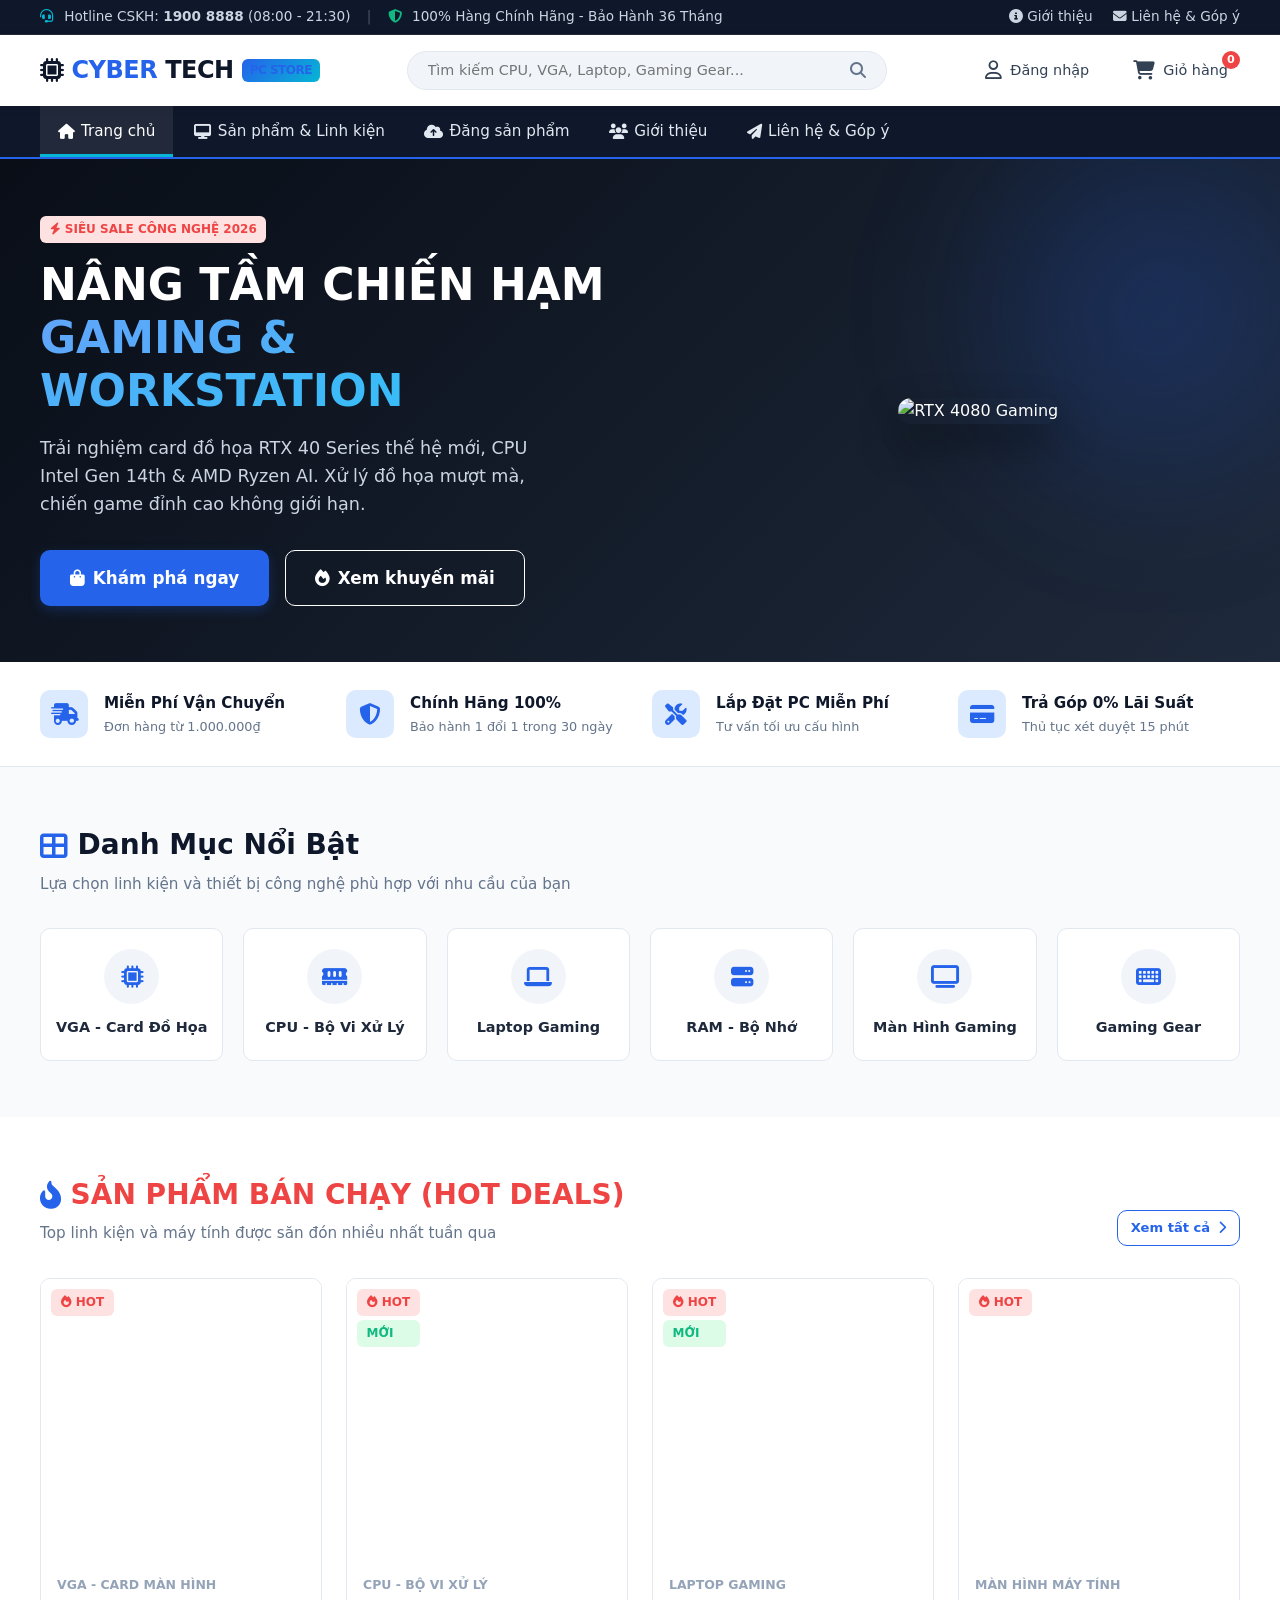
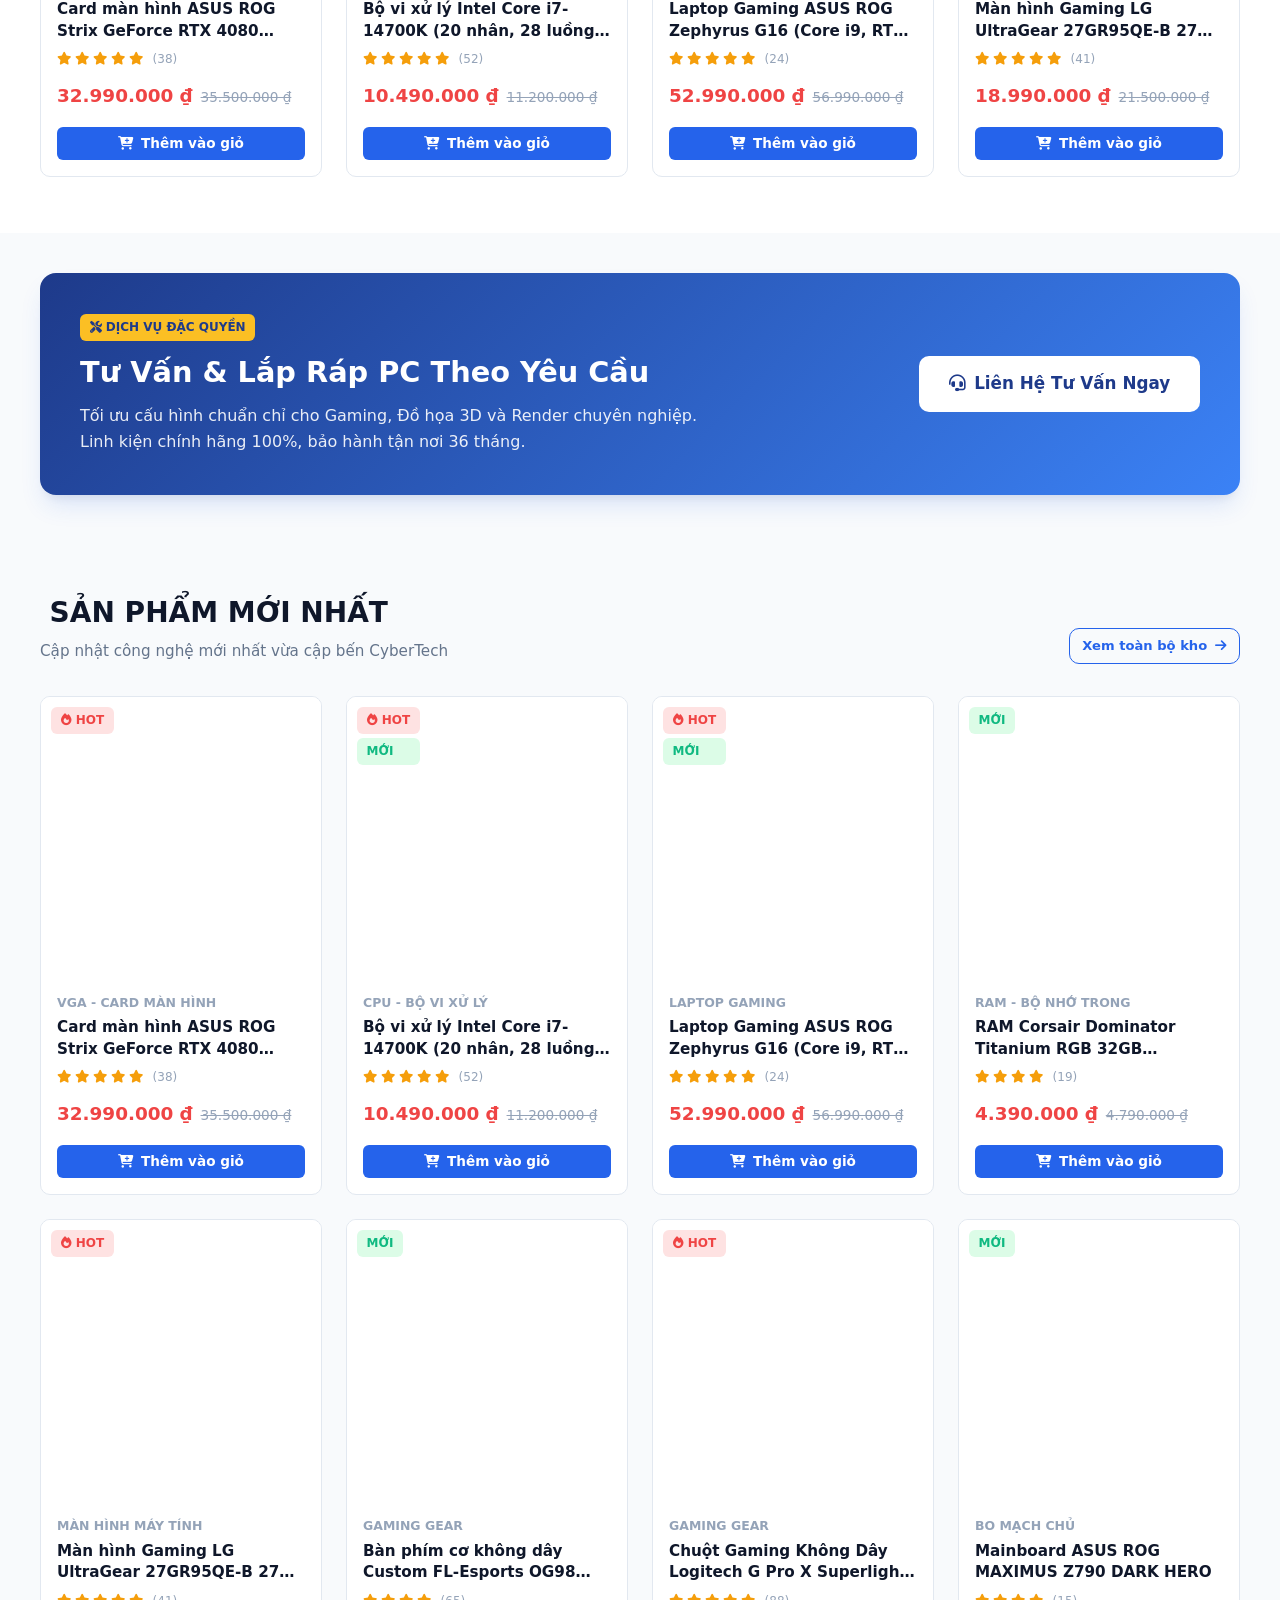
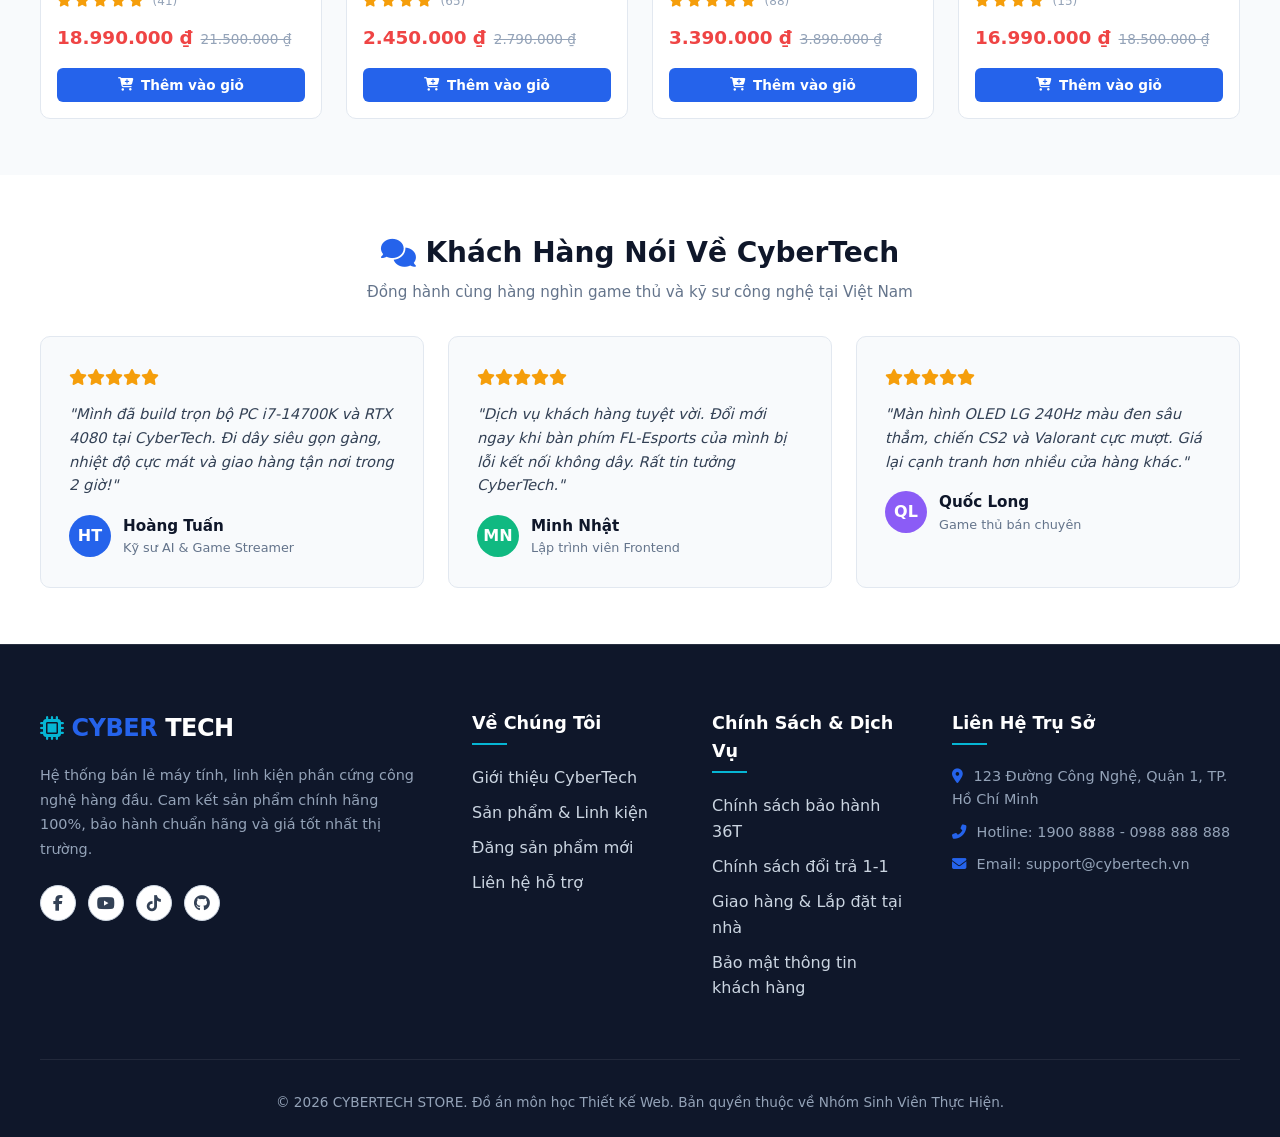
==== commit cbe6069e: "refactor: bo cac nhan Dang SP SV va toi uu giao dien ban hang chuyen nghiep" ====
--- a/index.html
+++ b/index.html
@@ -73,7 +73,7 @@
       <ul class="nav-links">
         <li><a href="index.html" class="active"><i class="fas fa-home"></i> Trang chủ</a></li>
         <li><a href="products.html"><i class="fas fa-desktop"></i> Sản phẩm & Linh kiện</a></li>
-        <li><a href="upload-product.html"><i class="fas fa-cloud-upload-alt"></i> Upload sản phẩm <span class="nav-upload-badge">Đồ Án</span></a></li>
+        <li><a href="upload-product.html"><i class="fas fa-cloud-upload-alt"></i> Đăng sản phẩm</a></li>
         <li><a href="about.html"><i class="fas fa-users"></i> Giới thiệu</a></li>
         <li><a href="contact.html"><i class="fas fa-paper-plane"></i> Liên hệ & Góp ý</a></li>
       </ul>
@@ -90,7 +90,7 @@
           <p>Trải nghiệm card đồ họa RTX 40 Series thế hệ mới, CPU Intel Gen 14th & AMD Ryzen AI. Xử lý đồ họa mượt mà, chiến game đỉnh cao không giới hạn.</p>
           <div class="hero-actions">
             <a href="products.html" class="btn btn-primary btn-lg"><i class="fas fa-shopping-bag"></i> Khám phá ngay</a>
-            <a href="upload-product.html" class="btn btn-outline btn-lg" style="color: #fff; border-color: #fff;"><i class="fas fa-plus-circle"></i> Đăng SP SV</a>
+            <a href="products.html" class="btn btn-outline btn-lg" style="color: #fff; border-color: #fff;"><i class="fas fa-fire"></i> Xem khuyến mãi</a>
           </div>
         </div>
         <div class="hero-image-wrapper">
@@ -192,17 +192,17 @@
     </div>
   </section>
 
-  <!-- UPLOAD BANNER FOR STUDENTS -->
+  <!-- BUILD PC / PROMO BANNER -->
   <section class="section" style="padding: 2.5rem 0;">
     <div class="container">
       <div style="background: linear-gradient(135deg, #1e3a8a 0%, #3b82f6 100%); border-radius: var(--radius-lg); padding: 2.5rem; color: #fff; display: flex; justify-content: space-between; align-items: center; flex-wrap: wrap; gap: 1.5rem; box-shadow: var(--card-shadow-hover);">
         <div>
-          <span class="badge" style="background: #fbbf24; color: #1e3a8a; margin-bottom: 0.5rem;"><i class="fas fa-graduation-cap"></i> YÊU CẦU ĐỒ ÁN MÔN HỌC</span>
-          <h2 style="font-size: 1.8rem; font-weight: 800; margin-bottom: 0.5rem;">Cổng Đăng Sản Phẩm Mới (Tối thiểu 5 SP / SV)</h2>
-          <p style="opacity: 0.9; max-width: 650px;">Hệ thống hỗ trợ sinh viên upload trực tiếp sản phẩm kèm hình ảnh, giá, mô tả và thông số kỹ thuật. Dữ liệu được lưu trữ tự động trong LocalStorage theo đúng yêu cầu đề tài.</p>
-        </div>
-        <a href="upload-product.html" class="btn btn-secondary btn-lg" style="background: #fff; color: #1e3a8a; font-weight: 700;">
-          <i class="fas fa-upload"></i> Upload Sản Phẩm Ngay
+          <span class="badge" style="background: #fbbf24; color: #1e3a8a; margin-bottom: 0.5rem;"><i class="fas fa-tools"></i> DỊCH VỤ ĐẶC QUYỀN</span>
+          <h2 style="font-size: 1.8rem; font-weight: 800; margin-bottom: 0.5rem;">Tư Vấn & Lắp Ráp PC Theo Yêu Cầu</h2>
+          <p style="opacity: 0.9; max-width: 650px;">Tối ưu cấu hình chuẩn chỉ cho Gaming, Đồ họa 3D và Render chuyên nghiệp. Linh kiện chính hãng 100%, bảo hành tận nơi 36 tháng.</p>
+        </div>
+        <a href="contact.html" class="btn btn-secondary btn-lg" style="background: #fff; color: #1e3a8a; font-weight: 700;">
+          <i class="fas fa-headset"></i> Liên Hệ Tư Vấn Ngay
         </a>
       </div>
     </div>
@@ -310,7 +310,7 @@
           <ul class="footer-links">
             <li><a href="about.html">Giới thiệu CyberTech</a></li>
             <li><a href="products.html">Sản phẩm & Linh kiện</a></li>
-            <li><a href="upload-product.html">Khu vực sinh viên (Upload)</a></li>
+            <li><a href="upload-product.html">Đăng sản phẩm mới</a></li>
             <li><a href="contact.html">Liên hệ hỗ trợ</a></li>
           </ul>
         </div>
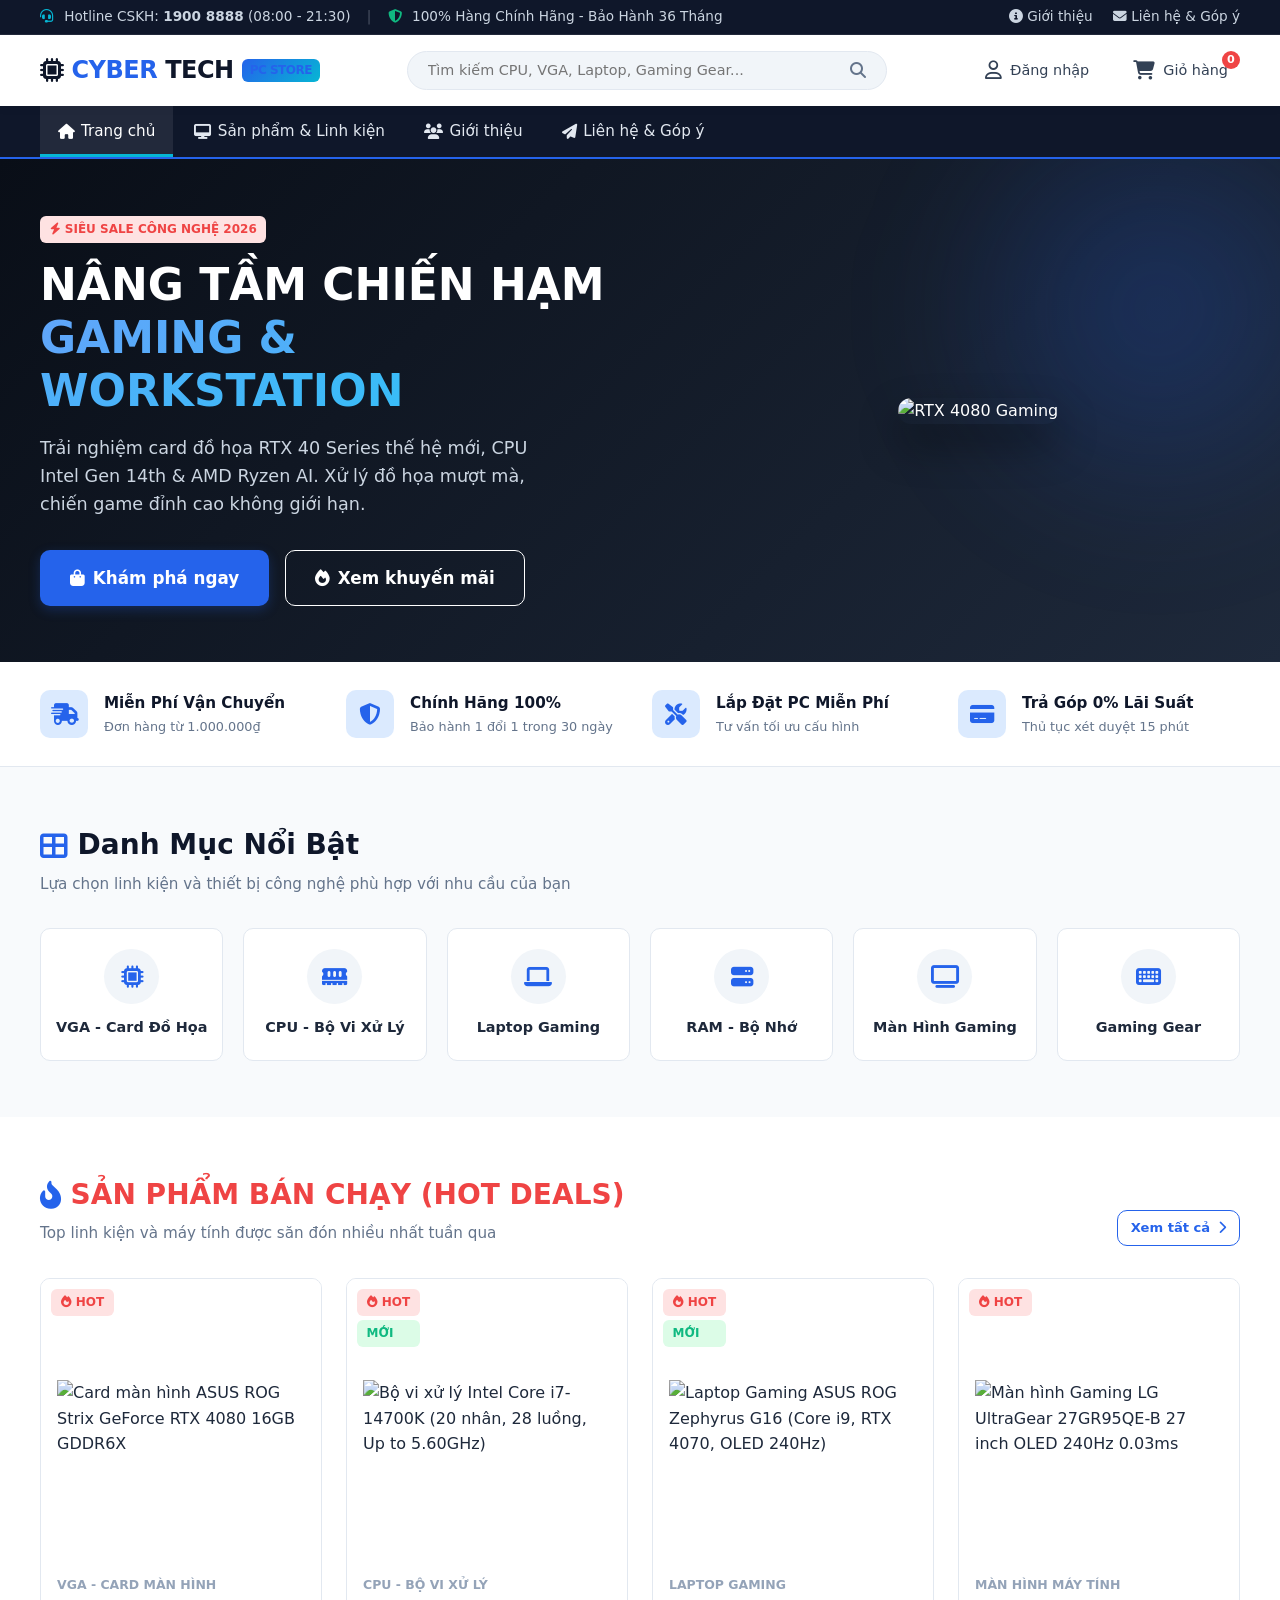
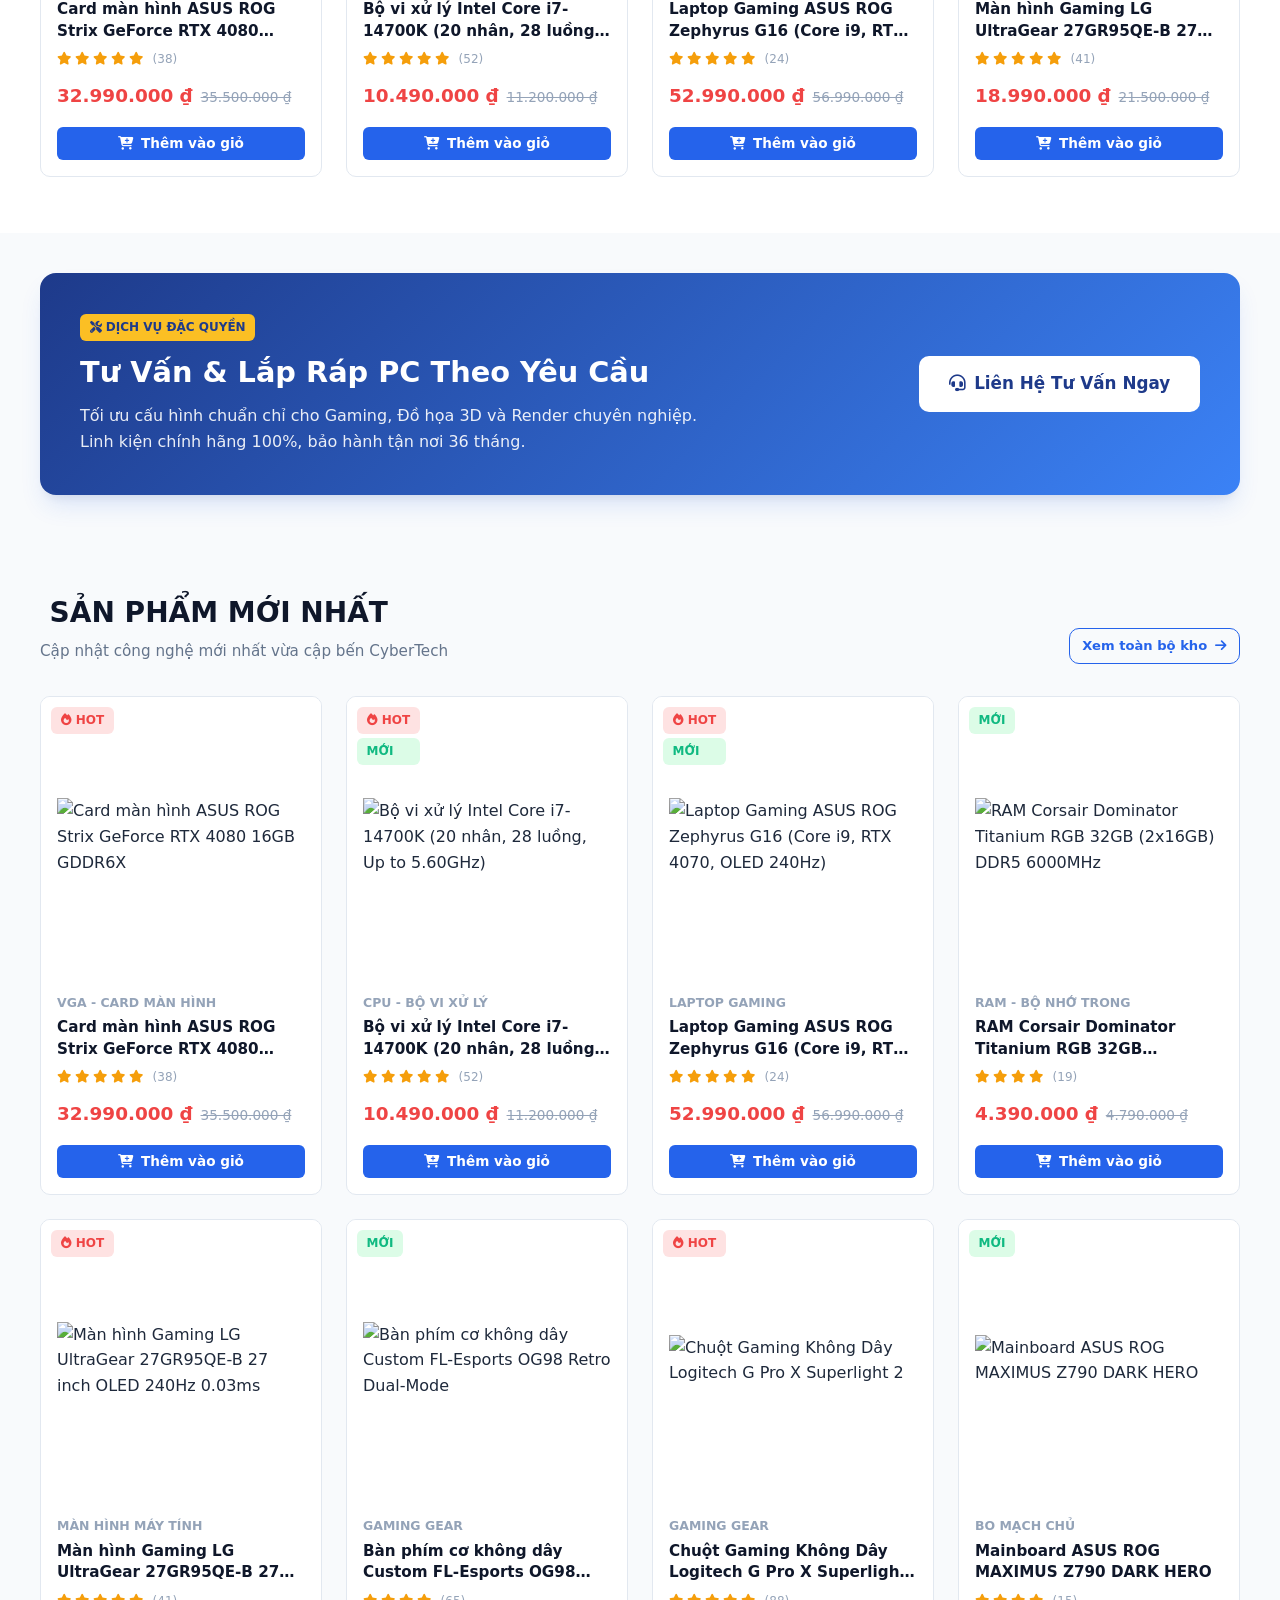
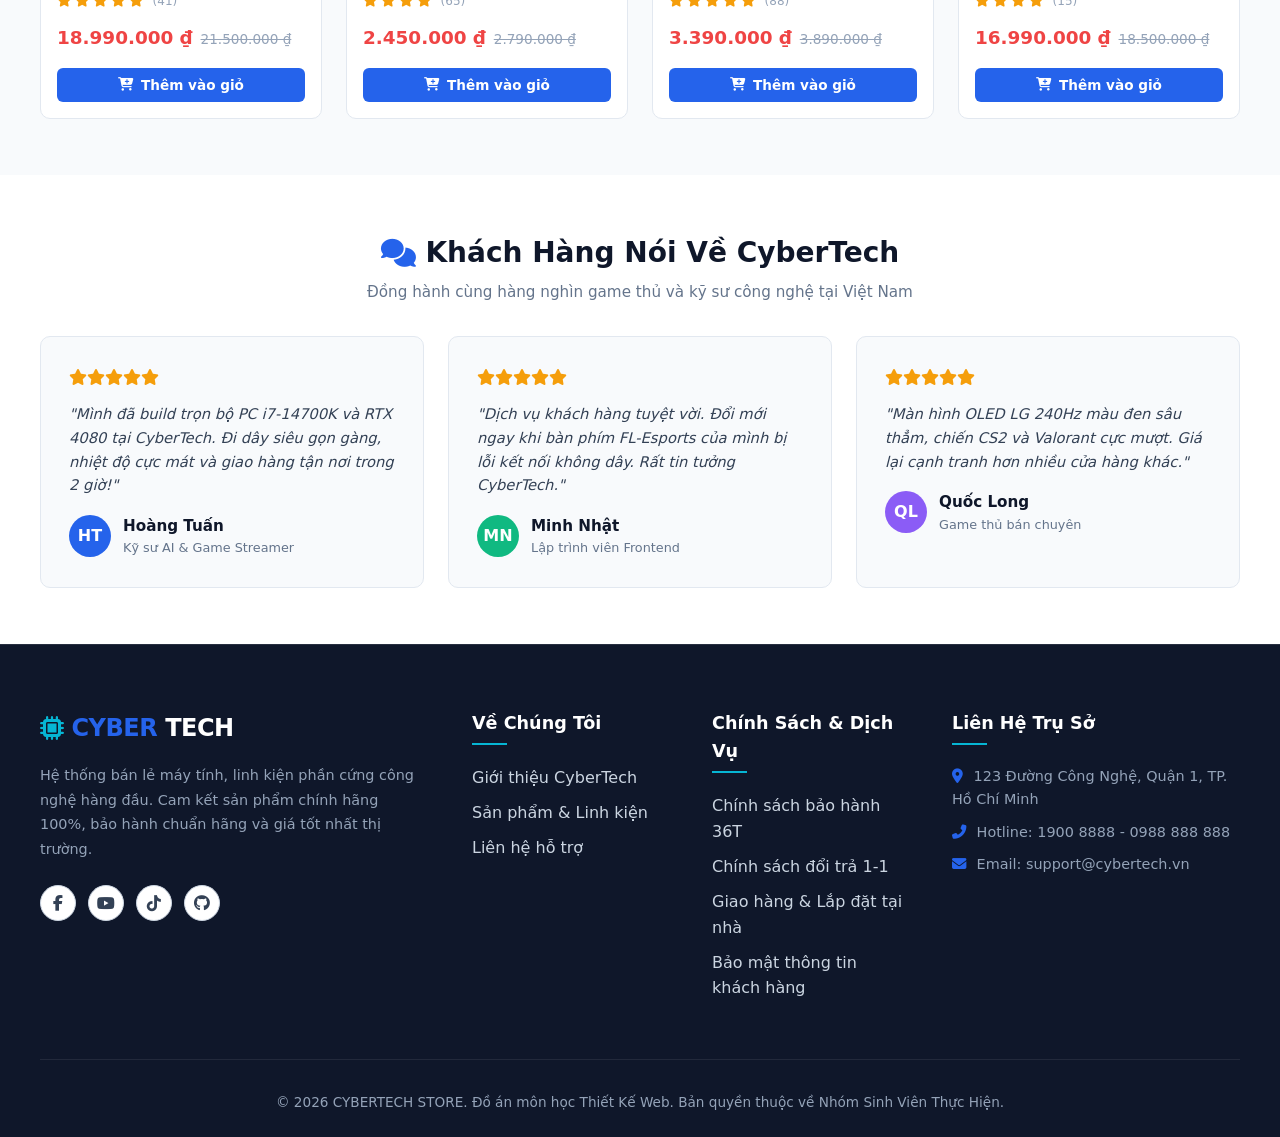
==== commit 015fd774: "feat: chi hien thi nut dang san pham va form upload khi da dang nhap" ====
--- a/index.html
+++ b/index.html
@@ -73,7 +73,7 @@
       <ul class="nav-links">
         <li><a href="index.html" class="active"><i class="fas fa-home"></i> Trang chủ</a></li>
         <li><a href="products.html"><i class="fas fa-desktop"></i> Sản phẩm & Linh kiện</a></li>
-        <li><a href="upload-product.html"><i class="fas fa-cloud-upload-alt"></i> Đăng sản phẩm</a></li>
+        <li class="auth-only"><a href="upload-product.html"><i class="fas fa-cloud-upload-alt"></i> Đăng sản phẩm</a></li>
         <li><a href="about.html"><i class="fas fa-users"></i> Giới thiệu</a></li>
         <li><a href="contact.html"><i class="fas fa-paper-plane"></i> Liên hệ & Góp ý</a></li>
       </ul>
@@ -310,7 +310,7 @@
           <ul class="footer-links">
             <li><a href="about.html">Giới thiệu CyberTech</a></li>
             <li><a href="products.html">Sản phẩm & Linh kiện</a></li>
-            <li><a href="upload-product.html">Đăng sản phẩm mới</a></li>
+            <li class="auth-only"><a href="upload-product.html">Đăng sản phẩm mới</a></li>
             <li><a href="contact.html">Liên hệ hỗ trợ</a></li>
           </ul>
         </div>
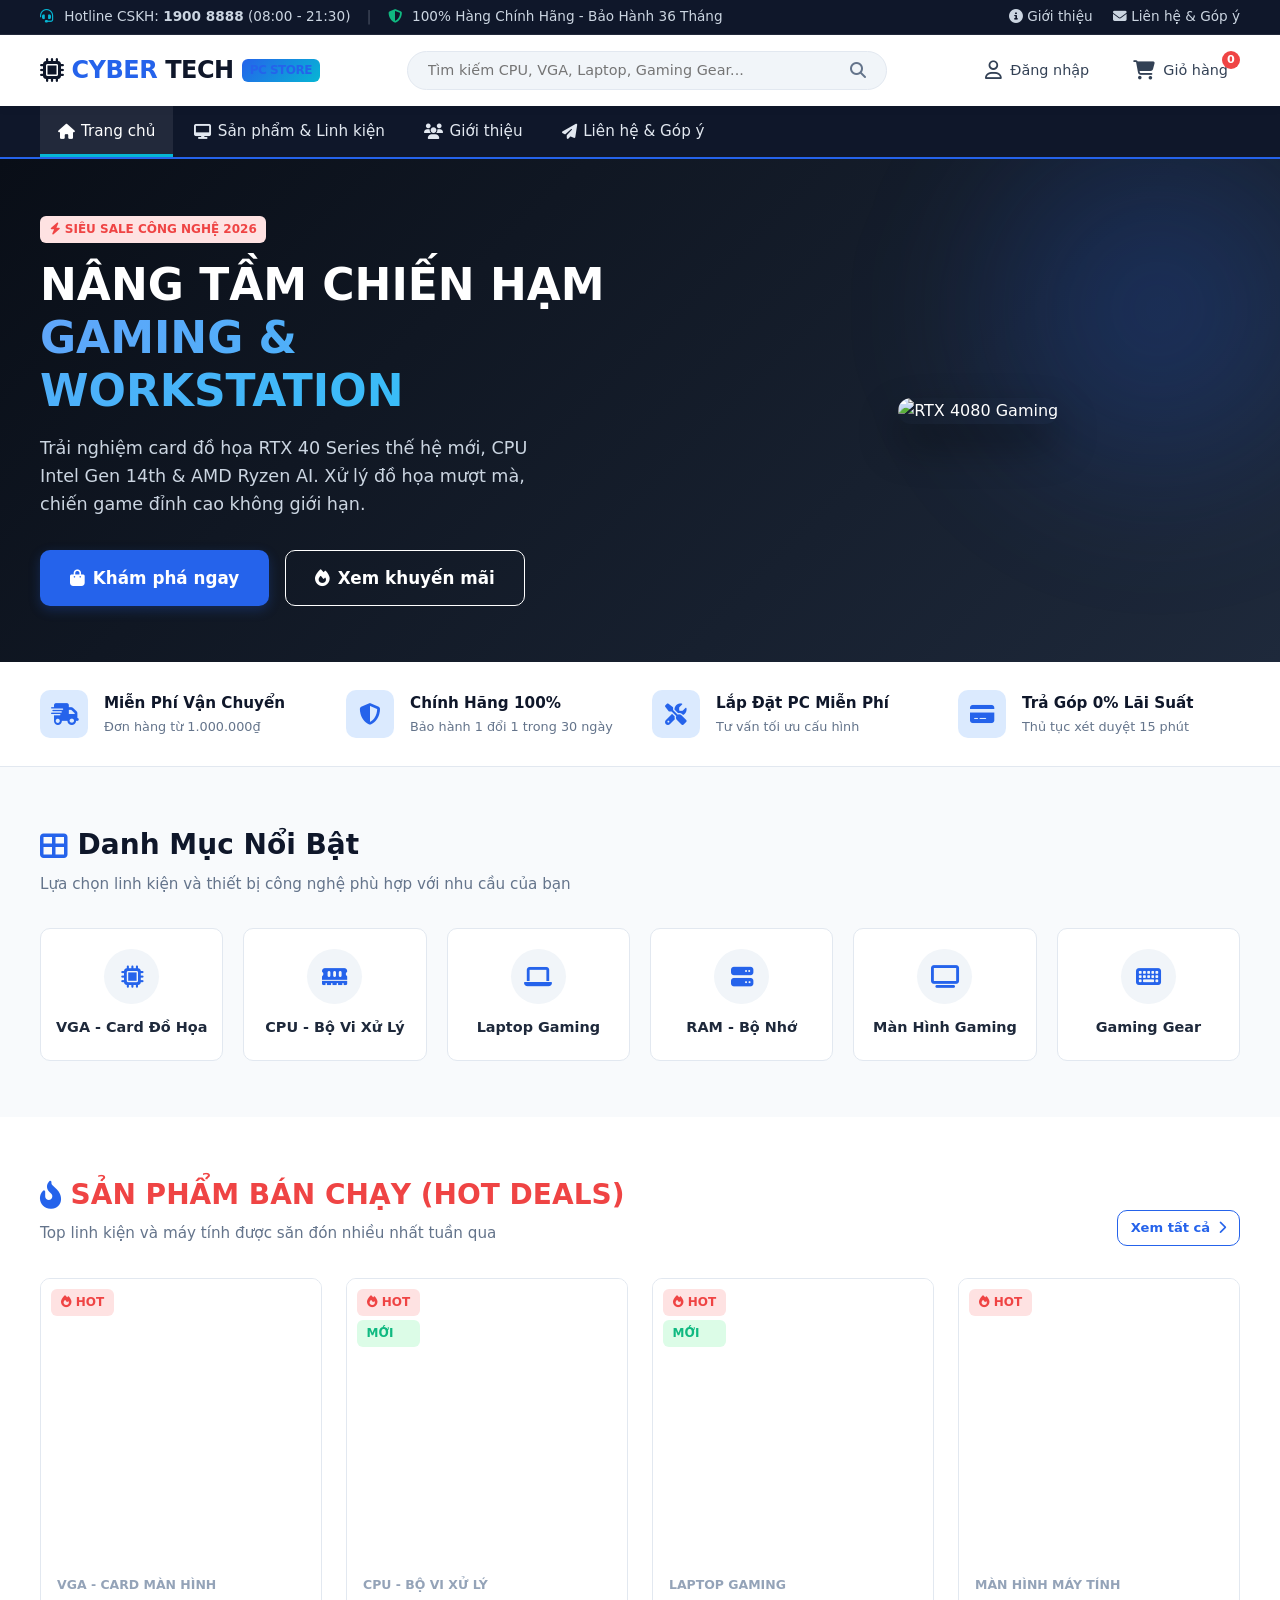
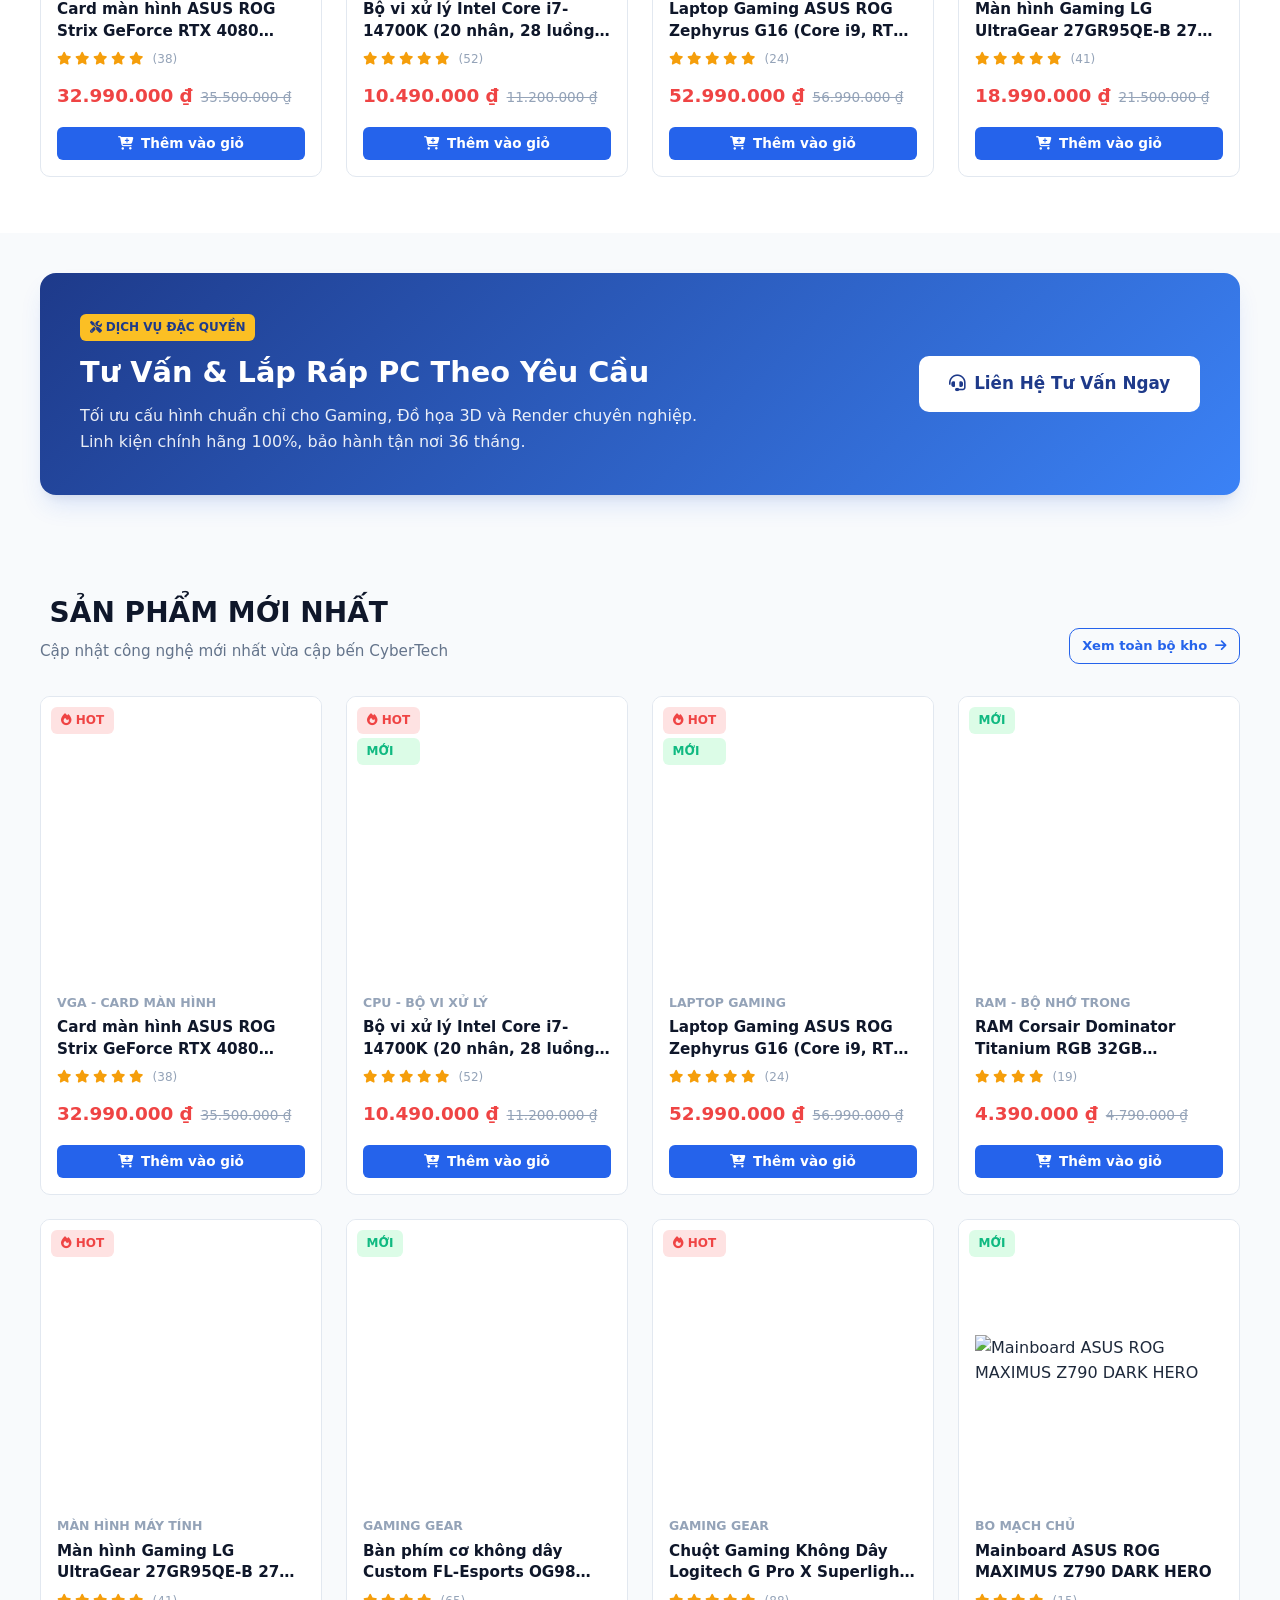
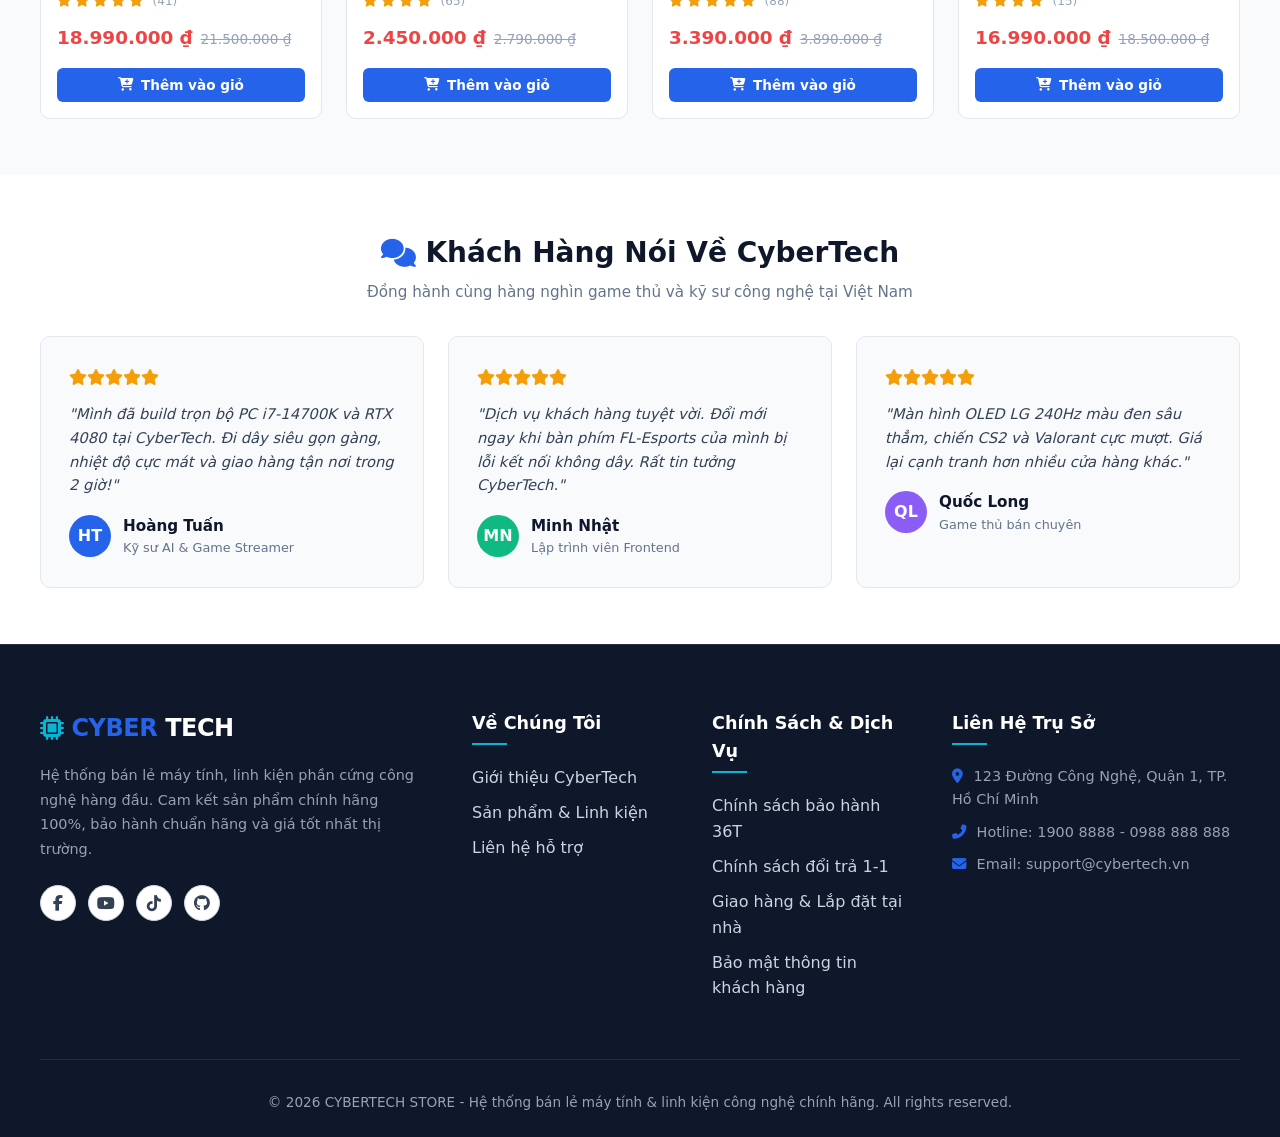
==== commit a5c60c6f: "refactor: loai bo hoan toan thong tin do an cuoi ky, chuyen giao dien sang phong cach ban le thuc te" ====
--- a/index.html
+++ b/index.html
@@ -6,8 +6,8 @@
   <title>CyberTech - Thế Giới Công Nghệ & Linh Kiện Máy Tính Cao Cấp</title>
   <!-- Google Fonts & FontAwesome -->
   <link rel="stylesheet" href="https://cdnjs.cloudflare.com/ajax/libs/font-awesome/6.4.0/css/all.min.css">
-  <link rel="stylesheet" href="css/style.css">
-  <link rel="stylesheet" href="css/responsive.css">
+  <link rel="stylesheet" href="css/style.css?v=3">
+  <link rel="stylesheet" href="css/responsive.css?v=3">
 </head>
 <body>
 
@@ -73,7 +73,7 @@
       <ul class="nav-links">
         <li><a href="index.html" class="active"><i class="fas fa-home"></i> Trang chủ</a></li>
         <li><a href="products.html"><i class="fas fa-desktop"></i> Sản phẩm & Linh kiện</a></li>
-        <li class="auth-only"><a href="upload-product.html"><i class="fas fa-cloud-upload-alt"></i> Đăng sản phẩm</a></li>
+        <li class="auth-only" style="display: none !important;"><a href="upload-product.html"><i class="fas fa-cloud-upload-alt"></i> Đăng sản phẩm</a></li>
         <li><a href="about.html"><i class="fas fa-users"></i> Giới thiệu</a></li>
         <li><a href="contact.html"><i class="fas fa-paper-plane"></i> Liên hệ & Góp ý</a></li>
       </ul>
@@ -310,7 +310,7 @@
           <ul class="footer-links">
             <li><a href="about.html">Giới thiệu CyberTech</a></li>
             <li><a href="products.html">Sản phẩm & Linh kiện</a></li>
-            <li class="auth-only"><a href="upload-product.html">Đăng sản phẩm mới</a></li>
+            <li class="auth-only" style="display: none !important;"><a href="upload-product.html">Đăng sản phẩm mới</a></li>
             <li><a href="contact.html">Liên hệ hỗ trợ</a></li>
           </ul>
         </div>
@@ -340,14 +340,14 @@
       </div>
 
       <div class="footer-bottom">
-        <p>&copy; 2026 CYBERTECH STORE. Đồ án môn học Thiết Kế Web. Bản quyền thuộc về Nhóm Sinh Viên Thực Hiện.</p>
+        <p>&copy; 2026 CYBERTECH STORE - Hệ thống bán lẻ máy tính & linh kiện công nghệ chính hãng. All rights reserved.</p>
       </div>
     </div>
   </footer>
 
   <!-- Scripts -->
-  <script src="js/products-data.js"></script>
-  <script src="js/main.js"></script>
+  <script src="js/products-data.js?v=3"></script>
+  <script src="js/main.js?v=3"></script>
   <script>
     // Home Page specific render
     document.addEventListener('DOMContentLoaded', () => {
--- a/css/style.css
+++ b/css/style.css
@@ -80,6 +80,19 @@
   padding: 0 1.25rem;
 }
 
+/* Auth visibility helper */
+.auth-only {
+  display: none !important;
+}
+
+body.logged-in .auth-only {
+  display: block !important;
+}
+
+body.logged-in li.auth-only {
+  display: list-item !important;
+}
+
 /* ==========================================================================
    TOP BAR & HEADER
    ========================================================================== */
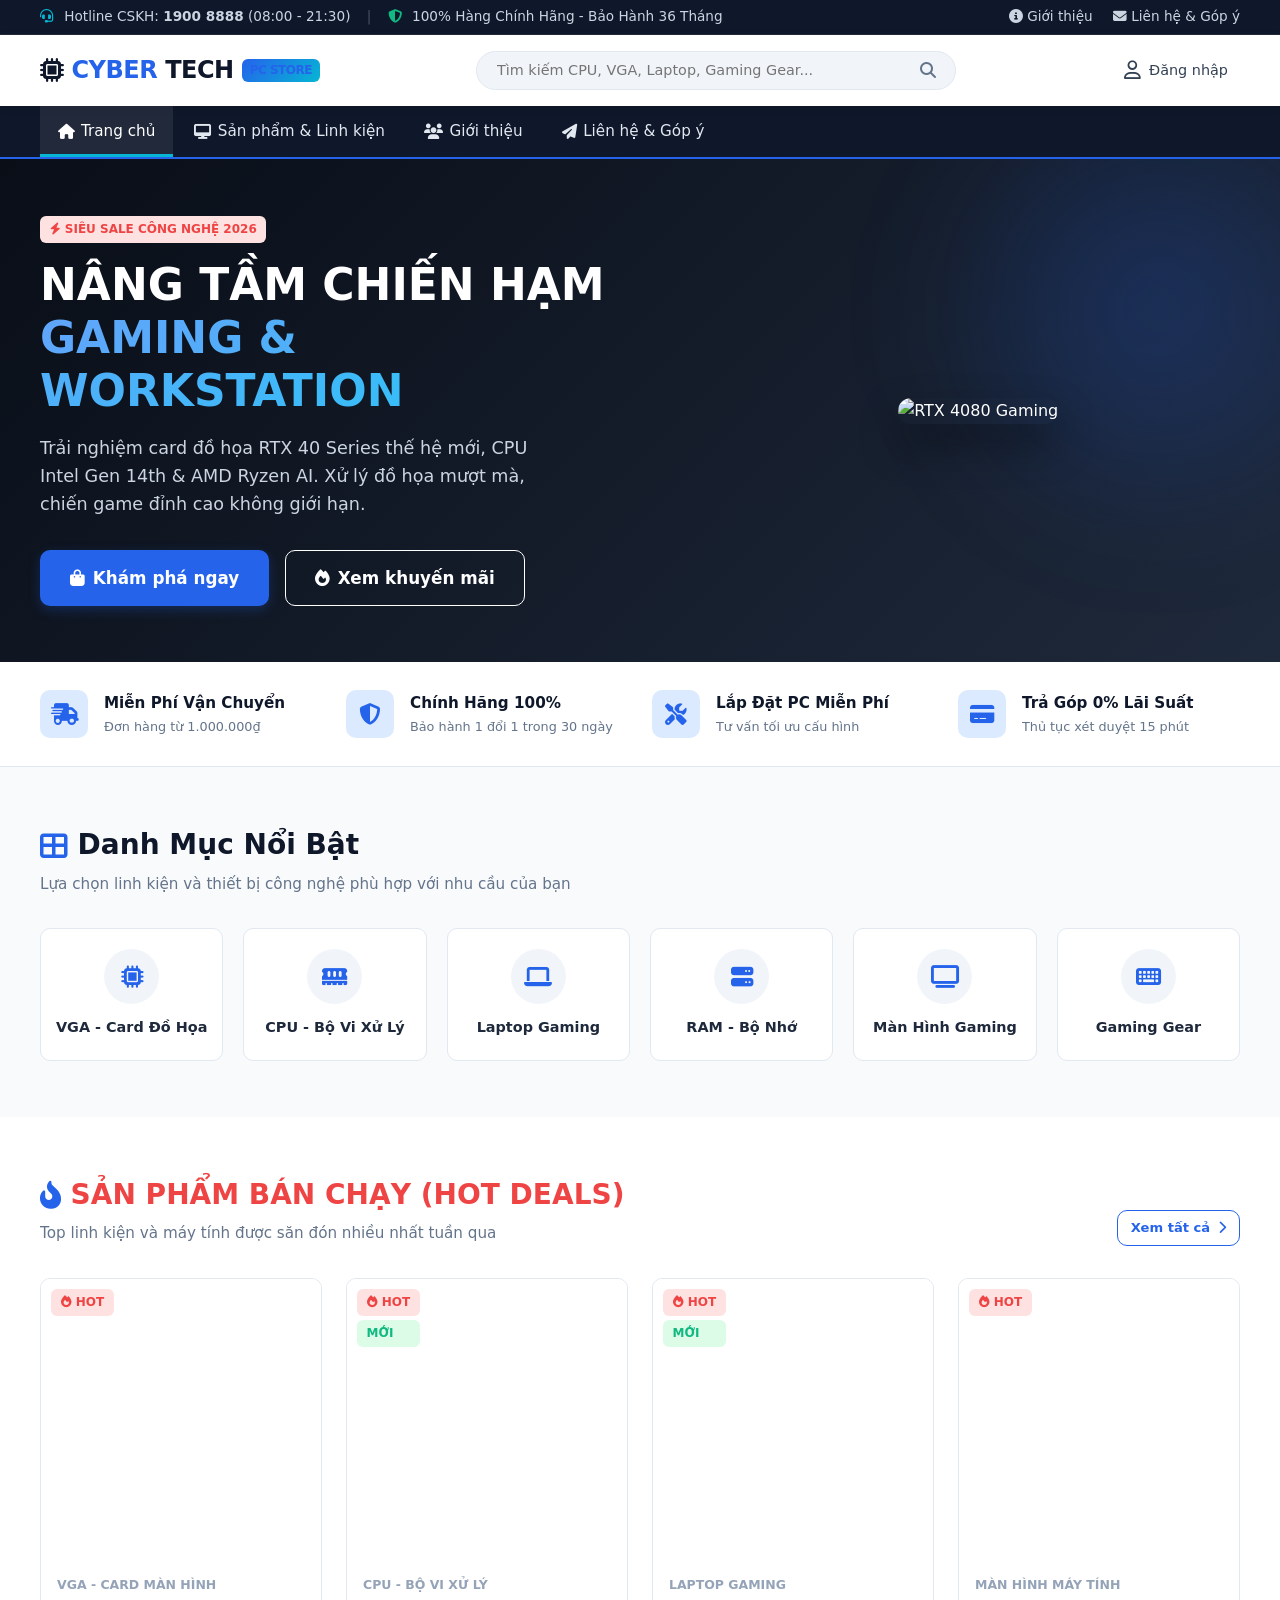
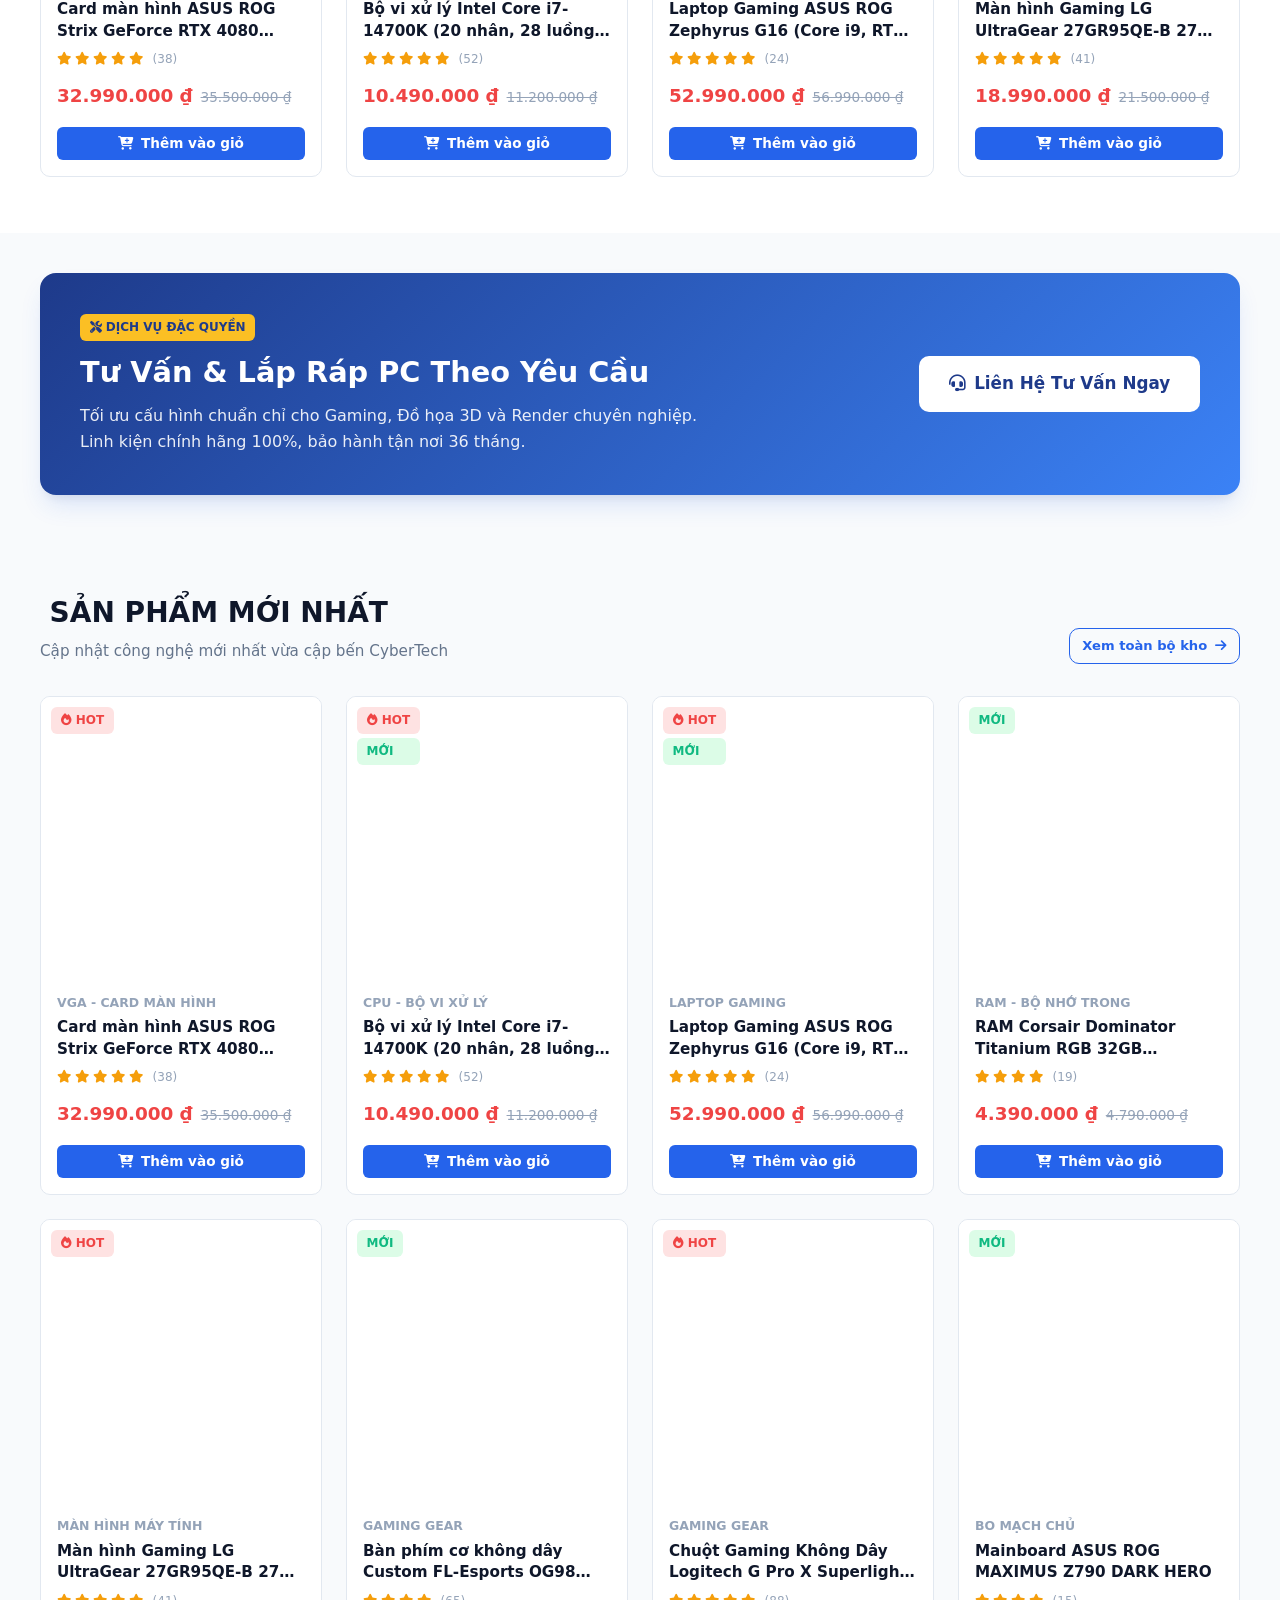
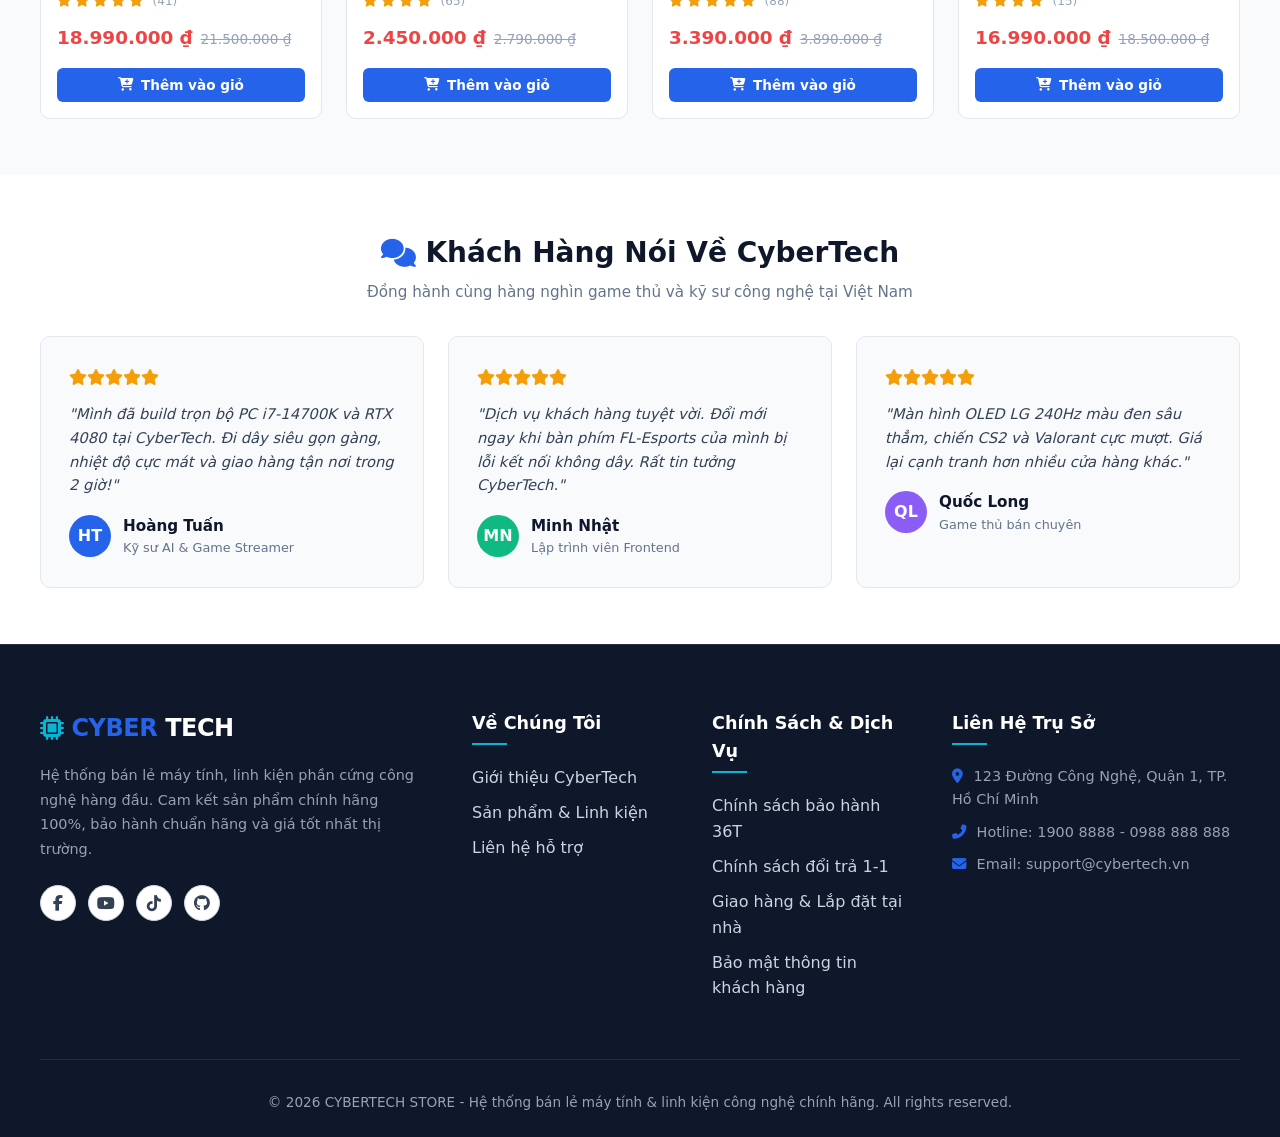
==== commit 44bd1129: "feat: an gio hang khi chua dang nhap, phan quyen tai khoan admin va khach hang" ====
--- a/index.html
+++ b/index.html
@@ -6,8 +6,8 @@
   <title>CyberTech - Thế Giới Công Nghệ & Linh Kiện Máy Tính Cao Cấp</title>
   <!-- Google Fonts & FontAwesome -->
   <link rel="stylesheet" href="https://cdnjs.cloudflare.com/ajax/libs/font-awesome/6.4.0/css/all.min.css">
-  <link rel="stylesheet" href="css/style.css?v=3">
-  <link rel="stylesheet" href="css/responsive.css?v=3">
+  <link rel="stylesheet" href="css/style.css?v=4">
+  <link rel="stylesheet" href="css/responsive.css?v=4">
 </head>
 <body>
 
@@ -57,7 +57,7 @@
             </a>
           </div>
 
-          <a href="cart.html" class="action-btn" title="Giỏ hàng">
+          <a href="cart.html" class="action-btn auth-only" style="display: none !important;" title="Giỏ hàng">
             <i class="fas fa-shopping-cart"></i>
             <span>Giỏ hàng</span>
             <span class="cart-count">0</span>
@@ -73,7 +73,7 @@
       <ul class="nav-links">
         <li><a href="index.html" class="active"><i class="fas fa-home"></i> Trang chủ</a></li>
         <li><a href="products.html"><i class="fas fa-desktop"></i> Sản phẩm & Linh kiện</a></li>
-        <li class="auth-only" style="display: none !important;"><a href="upload-product.html"><i class="fas fa-cloud-upload-alt"></i> Đăng sản phẩm</a></li>
+        <li class="admin-only" style="display: none !important;"><a href="upload-product.html"><i class="fas fa-cloud-upload-alt"></i> Đăng sản phẩm</a></li>
         <li><a href="about.html"><i class="fas fa-users"></i> Giới thiệu</a></li>
         <li><a href="contact.html"><i class="fas fa-paper-plane"></i> Liên hệ & Góp ý</a></li>
       </ul>
@@ -310,7 +310,7 @@
           <ul class="footer-links">
             <li><a href="about.html">Giới thiệu CyberTech</a></li>
             <li><a href="products.html">Sản phẩm & Linh kiện</a></li>
-            <li class="auth-only" style="display: none !important;"><a href="upload-product.html">Đăng sản phẩm mới</a></li>
+            <li class="admin-only" style="display: none !important;"><a href="upload-product.html">Đăng sản phẩm mới</a></li>
             <li><a href="contact.html">Liên hệ hỗ trợ</a></li>
           </ul>
         </div>
@@ -346,8 +346,8 @@
   </footer>
 
   <!-- Scripts -->
-  <script src="js/products-data.js?v=3"></script>
-  <script src="js/main.js?v=3"></script>
+  <script src="js/products-data.js?v=4"></script>
+  <script src="js/main.js?v=4"></script>
   <script>
     // Home Page specific render
     document.addEventListener('DOMContentLoaded', () => {
--- a/css/style.css
+++ b/css/style.css
@@ -81,15 +81,22 @@
 }
 
 /* Auth visibility helper */
-.auth-only {
+.auth-only,
+.admin-only {
   display: none !important;
 }
 
-body.logged-in .auth-only {
+body.logged-in .auth-only,
+body.is-admin .admin-only {
   display: block !important;
 }
 
-body.logged-in li.auth-only {
+body.logged-in .action-btn.auth-only {
+  display: flex !important;
+}
+
+body.logged-in li.auth-only,
+body.is-admin li.admin-only {
   display: list-item !important;
 }
 
